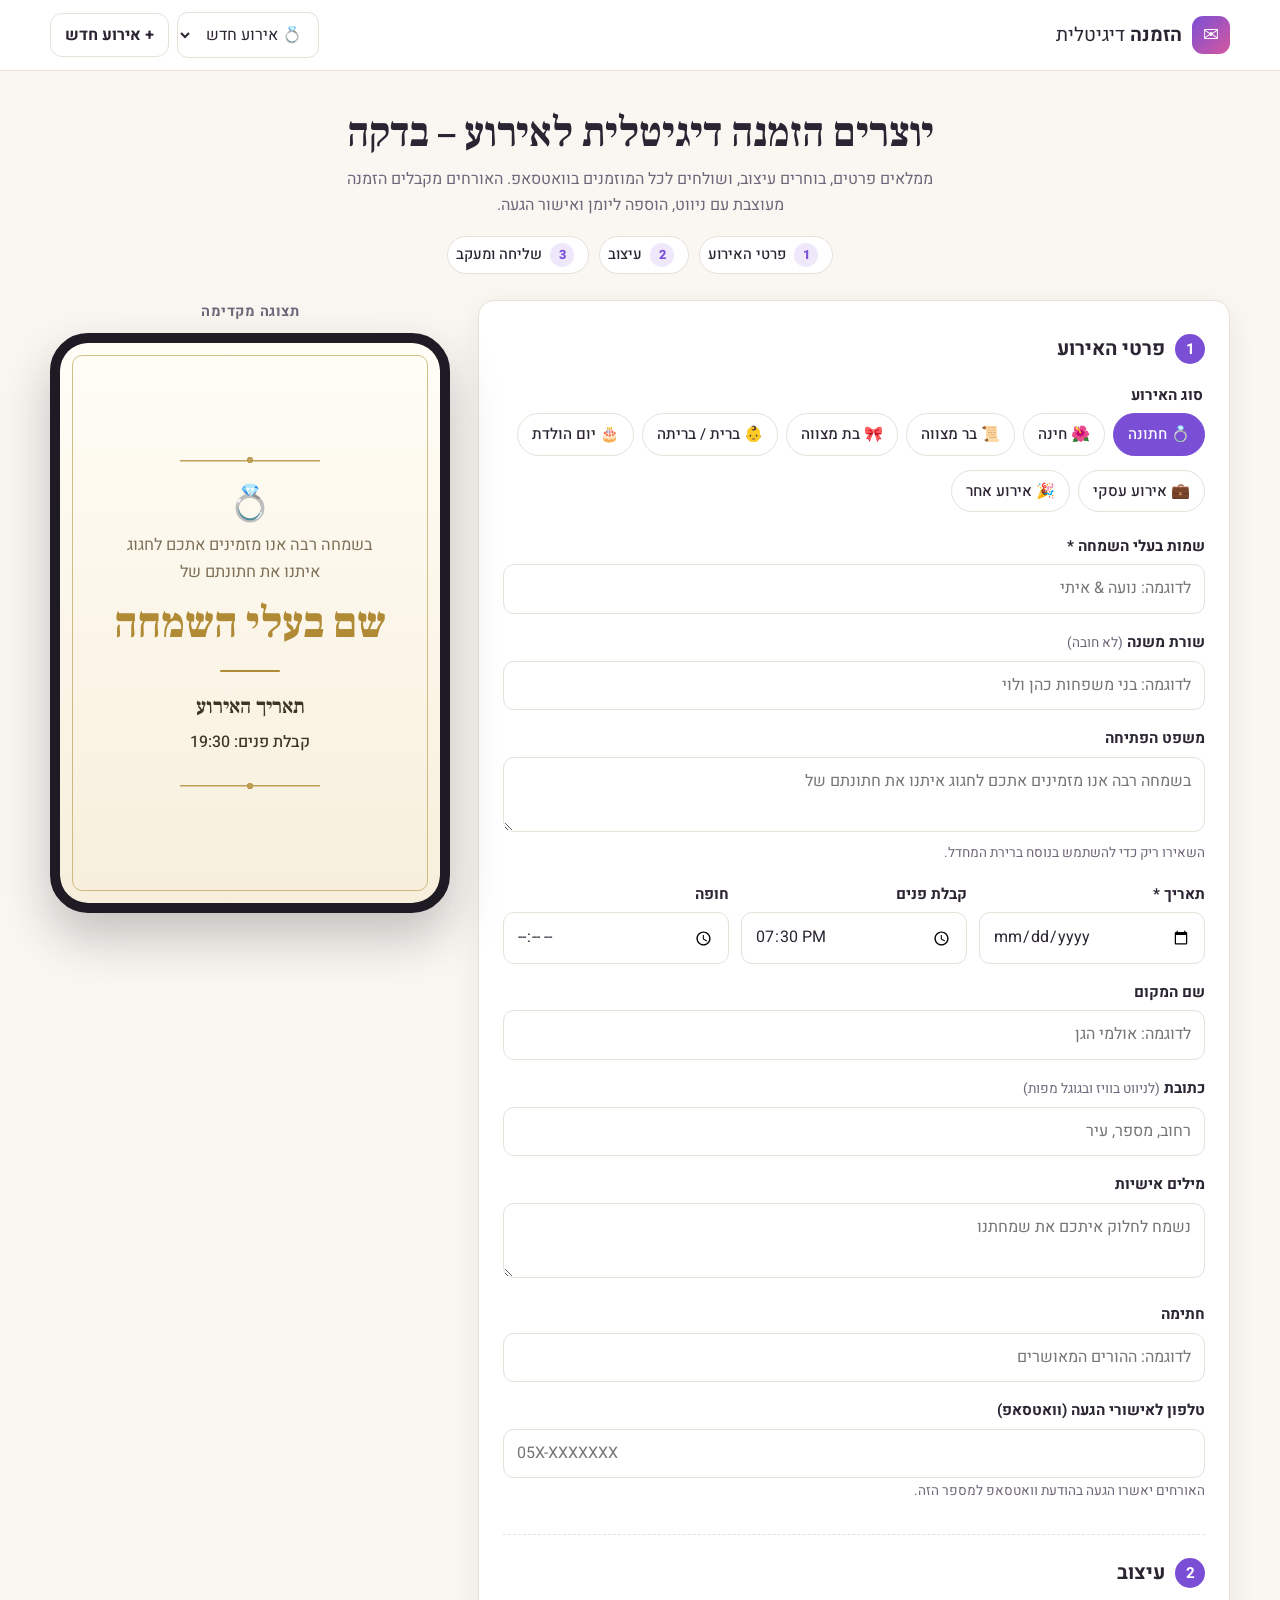
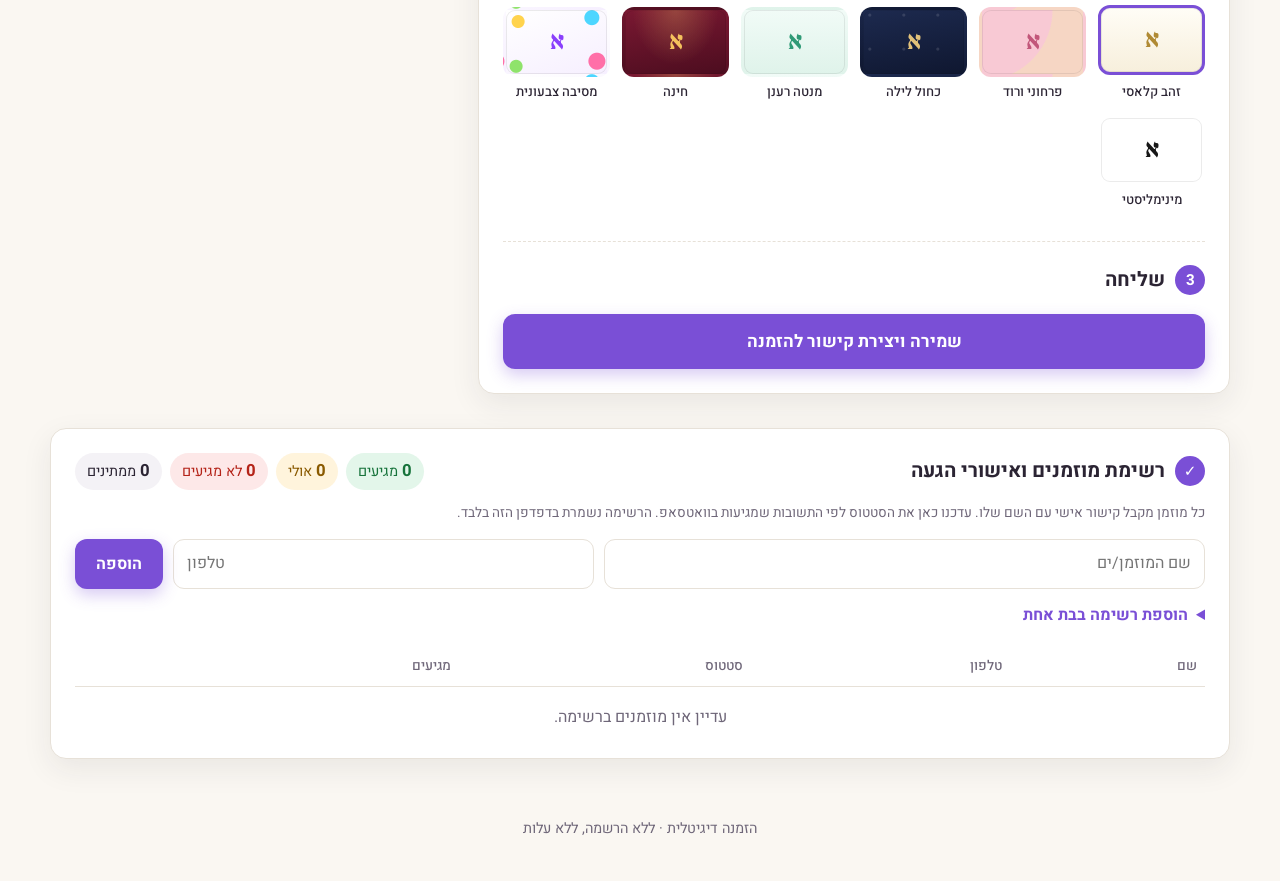
==== invitations/index.html @ 88a84719 "Add digital event invitations app Static Hebrew app under invitations/: invitation editor with live " ====
<!DOCTYPE html>
<html lang="he" dir="rtl">
<head>
  <meta charset="UTF-8">
  <meta name="viewport" content="width=device-width, initial-scale=1.0, viewport-fit=cover">
  <title>הזמנה דיגיטלית | יוצרים הזמנה לאירוע בדקה</title>
  <meta name="description" content="יוצרים הזמנה דיגיטלית מעוצבת לחתונה, בר/בת מצווה, ברית, יום הולדת ואירוע עסקי – שולחים בוואטסאפ ומקבלים אישורי הגעה.">
  <link rel="preconnect" href="https://fonts.googleapis.com">
  <link rel="preconnect" href="https://fonts.gstatic.com" crossorigin>
  <link href="https://fonts.googleapis.com/css2?family=Frank+Ruhl+Libre:wght@500;700;900&family=Heebo:wght@400;500;700;800&display=swap" rel="stylesheet">
  <link rel="stylesheet" href="app.css">
</head>
<body class="editor-page">

  <header class="app-header">
    <div class="container header-inner">
      <a href="index.html" class="brand">
        <span class="brand-mark" aria-hidden="true">✉</span>
        <span><strong>הזמנה</strong> דיגיטלית</span>
      </a>
      <div class="my-events">
        <label for="event-select" class="sr-only">האירועים שלי</label>
        <select id="event-select"></select>
        <button type="button" class="btn btn-ghost" id="new-event">+ אירוע חדש</button>
      </div>
    </div>
  </header>

  <main class="container">
    <section class="intro">
      <h1>יוצרים הזמנה דיגיטלית לאירוע – בדקה</h1>
      <p>ממלאים פרטים, בוחרים עיצוב, ושולחים לכל המוזמנים בוואטסאפ. האורחים מקבלים הזמנה מעוצבת עם ניווט, הוספה ליומן ואישור הגעה.</p>
      <ol class="steps">
        <li><span>1</span>פרטי האירוע</li>
        <li><span>2</span>עיצוב</li>
        <li><span>3</span>שליחה ומעקב</li>
      </ol>
    </section>

    <div class="editor-layout">
      <form id="invite-form" class="panel" autocomplete="off">
        <h2 class="panel-title"><span class="num">1</span>פרטי האירוע</h2>

        <fieldset class="field">
          <legend>סוג האירוע</legend>
          <div class="chips" id="type-chips"></div>
        </fieldset>

        <div class="field">
          <label for="f-n">שמות בעלי השמחה *</label>
          <input id="f-n" name="n" required placeholder="לדוגמה: נועה & איתי">
        </div>

        <div class="field">
          <label for="f-s">שורת משנה <small>(לא חובה)</small></label>
          <input id="f-s" name="s" placeholder="לדוגמה: בני משפחות כהן ולוי">
        </div>

        <div class="field">
          <label for="f-h">משפט הפתיחה</label>
          <textarea id="f-h" name="h" rows="2"></textarea>
          <small class="hint">השאירו ריק כדי להשתמש בנוסח ברירת המחדל.</small>
        </div>

        <div class="field-row">
          <div class="field">
            <label for="f-d">תאריך *</label>
            <input id="f-d" name="d" type="date" required>
          </div>
          <div class="field">
            <label for="f-tm">קבלת פנים</label>
            <input id="f-tm" name="tm" type="time" value="19:30">
          </div>
          <div class="field">
            <label for="f-ct" id="ct-label">חופה</label>
            <input id="f-ct" name="ct" type="time">
          </div>
        </div>

        <div class="field">
          <label for="f-v">שם המקום</label>
          <input id="f-v" name="v" placeholder="לדוגמה: אולמי הגן">
        </div>

        <div class="field">
          <label for="f-a">כתובת <small>(לניווט בוויז ובגוגל מפות)</small></label>
          <input id="f-a" name="a" placeholder="רחוב, מספר, עיר">
        </div>

        <div class="field">
          <label for="f-m">מילים אישיות</label>
          <textarea id="f-m" name="m" rows="2" placeholder="נשמח לחלוק איתכם את שמחתנו"></textarea>
        </div>

        <div class="field">
          <label for="f-f">חתימה</label>
          <input id="f-f" name="f" placeholder="לדוגמה: ההורים המאושרים">
        </div>

        <div class="field">
          <label for="f-p">טלפון לאישורי הגעה (וואטסאפ)</label>
          <input id="f-p" name="p" type="tel" inputmode="tel" placeholder="05X-XXXXXXX">
          <small class="hint">האורחים יאשרו הגעה בהודעת וואטסאפ למספר הזה.</small>
        </div>

        <h2 class="panel-title"><span class="num">2</span>עיצוב</h2>
        <div class="themes" id="theme-picker" role="radiogroup" aria-label="עיצוב ההזמנה"></div>

        <h2 class="panel-title"><span class="num">3</span>שליחה</h2>
        <button type="submit" class="btn btn-primary btn-block">שמירה ויצירת קישור להזמנה</button>

        <div class="share-box" id="share-box" hidden>
          <label for="share-link">הקישור להזמנה:</label>
          <div class="copy-row">
            <input id="share-link" readonly dir="ltr">
            <button type="button" class="btn btn-ghost" id="copy-link">העתקה</button>
          </div>
          <div class="share-actions">
            <a class="btn btn-whatsapp" id="share-wa" target="_blank" rel="noopener">שליחה בוואטסאפ</a>
            <a class="btn btn-ghost" id="open-invite" target="_blank" rel="noopener">צפייה כאורח</a>
          </div>
        </div>
      </form>

      <aside class="preview-wrap">
        <div class="preview-sticky">
          <p class="preview-label">תצוגה מקדימה</p>
          <div class="phone-frame">
            <div id="preview" class="invite-card"></div>
          </div>
        </div>
      </aside>
    </div>

    <section class="panel guests-panel" id="guests">
      <div class="guests-head">
        <h2 class="panel-title"><span class="num">✓</span>רשימת מוזמנים ואישורי הגעה</h2>
        <div class="stats" id="stats"></div>
      </div>
      <p class="hint">כל מוזמן מקבל קישור אישי עם השם שלו. עדכנו כאן את הסטטוס לפי התשובות שמגיעות בוואטסאפ. הרשימה נשמרת בדפדפן הזה בלבד.</p>

      <form id="guest-form" class="guest-form" autocomplete="off">
        <input name="name" required placeholder="שם המוזמן/ים" aria-label="שם המוזמן">
        <input name="phone" type="tel" inputmode="tel" placeholder="טלפון" aria-label="טלפון">
        <button type="submit" class="btn btn-primary">הוספה</button>
      </form>

      <details class="bulk">
        <summary>הוספת רשימה בבת אחת</summary>
        <textarea id="bulk-input" rows="4" placeholder="שורה לכל מוזמן: שם, טלפון&#10;משפחת כהן, 0501234567&#10;דני לוי, 0529876543"></textarea>
        <button type="button" class="btn btn-ghost" id="bulk-add">הוספת כולם</button>
      </details>

      <div class="table-wrap">
        <table class="guest-table">
          <thead>
            <tr><th>שם</th><th>טלפון</th><th>סטטוס</th><th>מגיעים</th><th></th></tr>
          </thead>
          <tbody id="guest-rows"></tbody>
        </table>
        <p class="empty" id="guests-empty">עדיין אין מוזמנים ברשימה.</p>
      </div>
    </section>
  </main>

  <footer class="app-footer">
    <div class="container">הזמנה דיגיטלית · ללא הרשמה, ללא עלות</div>
  </footer>

  <div class="toast" id="toast" role="status" aria-live="polite"></div>

  <script src="common.js"></script>
  <script src="editor.js"></script>
</body>
</html>
---- invitations/app.css ----
/* ===== הזמנה דיגיטלית ===== */
:root {
  --bg: #faf7f2;
  --surface: #ffffff;
  --text: #2b2433;
  --muted: #6f6779;
  --border: #e7e1d8;
  --primary: #7a4fd6;
  --primary-dark: #5d36b5;
  --whatsapp: #1fa855;
  --radius: 16px;
  --shadow: 0 10px 30px rgba(43, 36, 51, .08);
  --serif: 'Frank Ruhl Libre', serif;
}

* { box-sizing: border-box; }
[hidden] { display: none !important; }
html { -webkit-text-size-adjust: 100%; }
body {
  margin: 0;
  font-family: 'Heebo', system-ui, sans-serif;
  background: var(--bg);
  color: var(--text);
  line-height: 1.6;
}
a { color: inherit; }
.container { width: min(1180px, 100% - 32px); margin-inline: auto; }
.sr-only { position: absolute; width: 1px; height: 1px; overflow: hidden; clip: rect(0 0 0 0); }

/* ===== כפתורים ושדות ===== */
.btn {
  display: inline-flex; align-items: center; justify-content: center; gap: 6px;
  padding: 11px 20px; border-radius: 12px; border: 1px solid transparent;
  font: 700 1rem 'Heebo', sans-serif; cursor: pointer; text-decoration: none;
  transition: transform .15s, background .15s, box-shadow .15s;
}
.btn:active { transform: scale(.97); }
.btn-primary { background: var(--primary); color: #fff; box-shadow: 0 6px 16px rgba(122, 79, 214, .3); }
.btn-primary:hover { background: var(--primary-dark); }
.btn-ghost { background: var(--surface); border-color: var(--border); color: var(--text); }
.btn-ghost:hover { border-color: var(--primary); color: var(--primary); }
.btn-whatsapp { background: var(--whatsapp); color: #fff; }
.btn-whatsapp:hover { filter: brightness(1.06); }
.btn-block { width: 100%; padding: 14px; font-size: 1.08rem; }
.btn-sm { padding: 6px 12px; font-size: .88rem; border-radius: 9px; }
.btn-icon { border: 0; background: none; color: var(--muted); font-size: 1rem; cursor: pointer; padding: 6px; border-radius: 8px; }
.btn-icon:hover { background: #fde8e8; color: #c62828; }

input, textarea, select {
  width: 100%; padding: 11px 13px; border: 1px solid var(--border); border-radius: 11px;
  font: inherit; color: var(--text); background: #fff;
}
input:focus, textarea:focus, select:focus { outline: 2px solid rgba(122, 79, 214, .35); border-color: var(--primary); }
textarea { resize: vertical; }

.field { margin: 0 0 16px; border: 0; padding: 0; min-width: 0; }
.field label, .field legend { display: block; font-weight: 700; margin-bottom: 6px; font-size: .95rem; }
.field small, .hint { color: var(--muted); font-weight: 400; font-size: .85rem; }
.field-row { display: grid; grid-template-columns: repeat(3, 1fr); gap: 12px; }

.panel { background: var(--surface); border: 1px solid var(--border); border-radius: var(--radius); padding: 24px; box-shadow: var(--shadow); }
.panel-title { display: flex; align-items: center; gap: 10px; font-size: 1.25rem; margin: 8px 0 18px; }
.panel-title .num {
  display: grid; place-items: center; width: 30px; height: 30px; border-radius: 50%;
  background: var(--primary); color: #fff; font-size: .95rem; flex-shrink: 0;
}
form .panel-title:not(:first-child) { margin-top: 30px; padding-top: 22px; border-top: 1px dashed var(--border); }

/* ===== כותרת ===== */
.app-header { background: var(--surface); border-bottom: 1px solid var(--border); position: sticky; top: 0; z-index: 20; }
.header-inner { display: flex; align-items: center; justify-content: space-between; gap: 12px; padding: 12px 0; }
.brand { display: flex; align-items: center; gap: 10px; text-decoration: none; font-size: 1.2rem; }
.brand-mark { display: grid; place-items: center; width: 38px; height: 38px; border-radius: 11px; background: linear-gradient(135deg, var(--primary), #d6589f); color: #fff; font-size: 1.2rem; }
.my-events { display: flex; gap: 8px; align-items: center; }
.my-events select { width: auto; max-width: 220px; padding: 9px 12px; }
.my-events .btn { white-space: nowrap; padding: 9px 14px; }

.intro { text-align: center; padding: 36px 0 26px; }
.intro h1 { font-family: var(--serif); font-size: clamp(1.7rem, 4.5vw, 2.6rem); margin: 0 0 8px; line-height: 1.25; }
.intro p { color: var(--muted); max-width: 640px; margin: 0 auto 18px; }
.steps { list-style: none; display: flex; justify-content: center; gap: 10px; flex-wrap: wrap; padding: 0; margin: 0; }
.steps li { display: flex; align-items: center; gap: 8px; background: var(--surface); border: 1px solid var(--border); padding: 6px 14px 6px 8px; border-radius: 99px; font-weight: 500; font-size: .92rem; }
.steps span { display: grid; place-items: center; width: 24px; height: 24px; border-radius: 50%; background: #efe8fb; color: var(--primary); font-weight: 800; font-size: .8rem; }

/* ===== פריסת העורך ===== */
.editor-layout { display: grid; grid-template-columns: minmax(0, 1fr) 400px; gap: 28px; align-items: start; }
.preview-sticky { position: sticky; top: 84px; }
.preview-label { text-align: center; font-weight: 700; color: var(--muted); margin: 0 0 10px; font-size: .9rem; letter-spacing: .5px; }
.phone-frame {
  border: 10px solid #1f1b24; border-radius: 38px; background: #1f1b24; overflow: hidden;
  box-shadow: 0 24px 50px rgba(31, 27, 36, .25);
}
.phone-frame .invite-card { border-radius: 26px; margin: 0; max-height: 72vh; overflow-y: auto; }

/* סוגי אירוע */
.chips { display: flex; flex-wrap: wrap; gap: 8px; }
.chip, .theme-option, .rsvp-choice label { position: relative; }
.chip input, .theme-option input, .rsvp-choice input { inset: 0; width: 100%; height: 100%; margin: 0; }
.chip input { position: absolute; opacity: 0; pointer-events: none; }
.chip span {
  display: inline-block; padding: 8px 14px; border: 1px solid var(--border); border-radius: 99px;
  cursor: pointer; font-weight: 500; background: #fff; transition: all .15s;
}
.chip input:checked + span { background: var(--primary); border-color: var(--primary); color: #fff; }
.chip input:focus-visible + span { outline: 2px solid var(--primary); outline-offset: 2px; }

/* בחירת עיצוב */
.themes { display: grid; grid-template-columns: repeat(auto-fill, minmax(96px, 1fr)); gap: 12px; }
.theme-option { cursor: pointer; text-align: center; }
.theme-option input { position: absolute; opacity: 0; pointer-events: none; }
.swatch { display: block; height: 70px; border-radius: 12px; border: 3px solid transparent; box-shadow: inset 0 0 0 1px rgba(0,0,0,.08); transition: border-color .15s, transform .15s; }
.theme-option input:checked + .swatch { border-color: var(--primary); transform: translateY(-2px); }
.theme-option input:focus-visible + .swatch { outline: 2px solid var(--primary); outline-offset: 2px; }
.theme-name { display: block; font-size: .82rem; margin-top: 5px; font-weight: 500; }

/* שיתוף */
.share-box { margin-top: 18px; padding: 18px; border-radius: 14px; background: #f3effc; border: 1px solid #ddd0f7; }
.share-box label { font-weight: 700; display: block; margin-bottom: 6px; }
.copy-row { display: flex; gap: 8px; }
.copy-row input { font-size: .85rem; }
.share-actions { display: flex; gap: 10px; margin-top: 12px; flex-wrap: wrap; }
.share-actions .btn { flex: 1; }

/* ===== רשימת מוזמנים ===== */
.guests-panel { margin: 34px 0; }
.guests-head { display: flex; justify-content: space-between; align-items: center; flex-wrap: wrap; gap: 10px; }
.guests-head .panel-title { margin: 0; }
.stats { display: flex; gap: 8px; flex-wrap: wrap; }
.stat { background: #f4f2f6; padding: 5px 12px; border-radius: 99px; font-size: .9rem; }
.stat b { font-size: 1.05rem; }
.stat-yes { background: #e3f6ea; color: #17733b; }
.stat-maybe { background: #fff4dc; color: #8a5a00; }
.stat-no { background: #fde8e8; color: #b42318; }

.guest-form { display: grid; grid-template-columns: 2fr 1.4fr auto; gap: 10px; margin: 14px 0 10px; }
.bulk { margin-bottom: 16px; }
.bulk summary { cursor: pointer; color: var(--primary); font-weight: 700; padding: 4px 0; }
.bulk textarea { margin: 8px 0; }

.table-wrap { overflow-x: auto; }
.guest-table { width: 100%; border-collapse: collapse; }
.guest-table th { text-align: right; font-size: .85rem; color: var(--muted); font-weight: 500; padding: 8px; border-bottom: 1px solid var(--border); }
.guest-table td { padding: 8px; border-bottom: 1px solid var(--border); vertical-align: middle; }
.guest-table td[dir="ltr"] { text-align: right; }
.guest-table select { padding: 6px 8px; width: auto; }
.guest-table input[type="number"] { width: 70px; padding: 6px 8px; }
.guest-table tr.status-yes td:first-child { border-right: 4px solid #2bb361; }
.guest-table tr.status-maybe td:first-child { border-right: 4px solid #f0a500; }
.guest-table tr.status-no td:first-child { border-right: 4px solid #d93a3a; }
.row-actions { white-space: nowrap; text-align: left; }
.empty { text-align: center; color: var(--muted); padding: 18px 0 4px; margin: 0; }

.app-footer { text-align: center; color: var(--muted); padding: 24px 0 40px; font-size: .9rem; }

.toast {
  position: fixed; bottom: 24px; left: 50%; transform: translate(-50%, 30px); opacity: 0;
  background: #1f1b24; color: #fff; padding: 12px 20px; border-radius: 12px; font-weight: 500;
  transition: all .25s; pointer-events: none; z-index: 50;
}
.toast.show { opacity: 1; transform: translate(-50%, 0); }

/* ===== כרטיס ההזמנה ===== */
.invite-card {
  --c-bg: #fffdf7; --c-text: #3d3426; --c-accent: #b8913a; --c-soft: #8a7a5e;
  position: relative; text-align: center; padding: 46px 30px; min-height: 560px;
  background: var(--c-bg); color: var(--c-text);
  display: flex; flex-direction: column; align-items: center; justify-content: center;
  border-radius: var(--radius);
}
.invite-card::before {
  content: ''; position: absolute; inset: 12px; border: 1.5px solid var(--c-accent); border-radius: 10px; opacity: .55; pointer-events: none;
}
.card-ornament { width: 140px; height: 18px; background:
  radial-gradient(circle, var(--c-accent) 3px, transparent 3.5px) center / 18px 18px no-repeat,
  linear-gradient(var(--c-accent), var(--c-accent)) center / 100% 1.5px no-repeat; opacity: .8; }
.card-ornament.top { margin-bottom: 18px; }
.card-ornament.bottom { margin-top: 22px; }
.card-guest { font-weight: 700; color: var(--c-accent); margin: 0 0 6px; font-size: 1.05rem; }
.card-icon { font-size: 2.2rem; line-height: 1; margin-bottom: 10px; }
.card-headline { margin: 0 0 10px; font-size: 1.02rem; color: var(--c-soft); max-width: 30ch; }
.card-names { font-family: var(--serif); font-weight: 900; font-size: clamp(2rem, 7vw, 2.7rem); line-height: 1.15; margin: 4px 0; color: var(--c-accent); overflow-wrap: anywhere; }
.card-sub { margin: 4px 0 0; color: var(--c-soft); }
.card-divider { width: 100%; display: flex; justify-content: center; margin: 18px 0; }
.card-divider span { width: 60px; height: 2px; background: var(--c-accent); border-radius: 2px; }
.card-date { font-family: var(--serif); font-size: 1.3rem; font-weight: 700; margin: 0; }
.card-times { margin: 6px 0 0; font-weight: 500; }
.card-venue { margin: 14px 0 0; font-weight: 800; font-size: 1.12rem; }
.card-address { margin: 2px 0 0; color: var(--c-soft); }
.card-message { margin: 18px 0 0; font-style: italic; max-width: 32ch; white-space: pre-line; }
.card-family { margin: 14px 0 0; font-family: var(--serif); font-weight: 700; color: var(--c-accent); font-size: 1.1rem; }

/* עיצובים */
.theme-gold    { --c-bg: linear-gradient(180deg, #fffdf6, #f7efdc); --c-text: #3d3426; --c-accent: #b08a34; --c-soft: #7f7058; }
.theme-floral  { --c-bg: radial-gradient(circle at 0 0, #f8c9d4 0 70px, transparent 71px), radial-gradient(circle at 100% 100%, #f6d6c4 0 90px, transparent 91px), #fff6f7; --c-text: #4a2f37; --c-accent: #c2577a; --c-soft: #8c6670; }
.theme-night   { --c-bg: radial-gradient(circle at 20% 15%, rgba(255,255,255,.12) 1px, transparent 2px) 0 0 / 34px 34px, linear-gradient(170deg, #1d2a4f, #0f1730); --c-text: #eef0f8; --c-accent: #e2c27a; --c-soft: #b8bfd6; }
.theme-fresh   { --c-bg: linear-gradient(180deg, #f1fbf7, #dff3ea); --c-text: #23463a; --c-accent: #2f9a76; --c-soft: #5d8576; }
.theme-henna   { --c-bg: radial-gradient(ellipse at 50% 0, #ffcf6b40, transparent 60%), linear-gradient(170deg, #7a1832, #4c0d1f); --c-text: #fff2e2; --c-accent: #f4c15d; --c-soft: #f3d1b5; }
.theme-party   { --c-bg: radial-gradient(circle at 12% 18%, #ffd34d 0 6px, transparent 7px), radial-gradient(circle at 85% 12%, #4dd6ff 0 7px, transparent 8px), radial-gradient(circle at 90% 80%, #ff6fa8 0 8px, transparent 9px), radial-gradient(circle at 10% 88%, #8fe36b 0 6px, transparent 7px), linear-gradient(160deg, #fff, #f6efff); --c-text: #2d2142; --c-accent: #8a3ffc; --c-soft: #6b5f80; }
.theme-minimal { --c-bg: #ffffff; --c-text: #161616; --c-accent: #161616; --c-soft: #6b6b6b; }
.invite-card[class*="theme-"] { background: var(--c-bg); }
.theme-minimal::before { border-width: 1px; opacity: .2; }
.theme-minimal .card-names { font-family: 'Heebo', sans-serif; font-weight: 800; letter-spacing: -.5px; }
.swatch { background: var(--c-bg); position: relative; }
.swatch::after { content: 'א'; position: absolute; inset: 0; display: grid; place-items: center; font: 900 1.6rem var(--serif); color: var(--c-accent); }

/* ===== עמוד האורח ===== */
.guest-page { min-height: 100vh; background: #efe9df; }
.guest-page.theme-night-page { background: #0b1124; }
.guest-page.theme-henna-page { background: #3a0917; }
.guest-page.theme-floral-page { background: #fbe9ec; }
.guest-page.theme-fresh-page { background: #e2f2eb; }
.guest-page.theme-party-page { background: #efe6ff; }
.guest-page.theme-minimal-page { background: #f2f2f2; }

.guest-main { width: min(520px, 100% - 32px); margin: 0 auto; padding: 24px 0 40px; animation: rise .7s ease both; }
.guest-main .invite-card { box-shadow: 0 20px 50px rgba(0,0,0,.18); }

.countdown { display: flex; justify-content: center; gap: 10px; margin: 20px 0; }
.cd-unit { background: var(--surface); border-radius: 14px; padding: 10px 6px; min-width: 70px; text-align: center; box-shadow: var(--shadow); }
.cd-unit b { display: block; font: 900 1.6rem var(--serif); color: var(--primary); line-height: 1.2; }
.cd-unit span { font-size: .8rem; color: var(--muted); }
.countdown-done { background: var(--surface); padding: 12px 20px; border-radius: 14px; font-weight: 700; margin: 0; }

.guest-actions { display: grid; grid-template-columns: repeat(2, 1fr); gap: 10px; margin-bottom: 20px; }
.action {
  display: flex; align-items: center; justify-content: center; gap: 8px; padding: 13px;
  background: var(--surface); border: 1px solid var(--border); border-radius: 14px;
  font: 700 .98rem 'Heebo', sans-serif; text-decoration: none; color: var(--text); cursor: pointer;
}
.action:hover { border-color: var(--primary); color: var(--primary); }
.action span { font-size: 1.2rem; }

.rsvp h2 { font-family: var(--serif); text-align: center; margin: 0 0 16px; font-size: 1.6rem; }
.rsvp-choice { display: grid; gap: 8px; margin-bottom: 16px; }
.rsvp-choice input { position: absolute; opacity: 0; pointer-events: none; }
.rsvp-choice span { display: block; padding: 12px 14px; border: 1.5px solid var(--border); border-radius: 12px; cursor: pointer; font-weight: 700; transition: all .15s; }
.rsvp-choice input:checked + span { border-color: var(--primary); background: #f3effc; color: var(--primary-dark); }
.rsvp-choice input:focus-visible + span { outline: 2px solid var(--primary); outline-offset: 2px; }
.stepper { display: flex; align-items: center; gap: 8px; max-width: 200px; }
.stepper button { width: 44px; height: 44px; border-radius: 12px; border: 1px solid var(--border); background: #fff; font-size: 1.3rem; cursor: pointer; flex-shrink: 0; }
.stepper input { text-align: center; font-weight: 800; font-size: 1.1rem; }

.made-with { text-align: center; margin-top: 24px; font-size: .9rem; }
.theme-night-page .made-with a, .theme-henna-page .made-with a { color: #e8e2f3; }
.invalid { text-align: center; margin-top: 60px; }

/* מעטפה */
.envelope-screen {
  position: fixed; inset: 0; z-index: 30; display: grid; place-items: center; padding: 16px;
  background: radial-gradient(circle at 50% 30%, #fff 0, #efe6d6 70%);
  transition: opacity .8s ease;
}
.envelope {
  position: relative; width: min(360px, 100%); aspect-ratio: 1.45; border: 0; cursor: pointer;
  background: linear-gradient(160deg, #f6eedd, #e6d6b8); border-radius: 14px;
  box-shadow: 0 30px 60px rgba(80, 60, 30, .25); font-family: 'Heebo', sans-serif; color: #5b4930;
  display: flex; flex-direction: column; align-items: center; justify-content: flex-end; padding-bottom: 22px;
  animation: float 3s ease-in-out infinite;
}
.env-flap {
  position: absolute; top: 0; left: 0; right: 0; height: 58%;
  background: linear-gradient(180deg, #ecdcbc, #dcc69d);
  clip-path: polygon(0 0, 100% 0, 50% 100%); transform-origin: top; transition: transform .7s ease;
  border-radius: 14px 14px 0 0;
}
.env-seal {
  position: absolute; top: 46%; left: 50%; transform: translate(-50%, -50%);
  width: 58px; height: 58px; border-radius: 50%; display: grid; place-items: center;
  background: radial-gradient(circle at 35% 35%, #d9534f, #9e1f1b); color: #fff; font-size: 1.5rem;
  box-shadow: 0 4px 10px rgba(0,0,0,.25); transition: opacity .3s;
}
.env-to { font: 700 1.35rem var(--serif); }
.env-hint { font-size: .88rem; opacity: .75; }
.envelope-screen.opening { opacity: 0; pointer-events: none; }
.envelope-screen.opening .env-flap { transform: rotateX(180deg); }
.envelope-screen.opening .env-seal { opacity: 0; }

@keyframes float { 50% { transform: translateY(-8px); } }
@keyframes rise { from { opacity: 0; transform: translateY(24px); } }
@media (prefers-reduced-motion: reduce) {
  .envelope, .guest-main { animation: none; }
}

/* ===== מובייל ===== */
@media (max-width: 920px) {
  .editor-layout { grid-template-columns: 1fr; }
  .preview-wrap { order: -1; }
  .preview-sticky { position: static; }
  .phone-frame { max-width: 380px; margin: 0 auto; }
  .phone-frame .invite-card { max-height: none; }
}
@media (max-width: 600px) {
  .panel { padding: 18px; }
  .brand span:last-child { display: none; }
  .my-events select { max-width: 150px; }
  .field-row { grid-template-columns: 1fr 1fr; }
  .field-row .field:first-child { grid-column: 1 / -1; }
  .guest-form { grid-template-columns: 1fr 1fr; }
  .guest-form .btn { grid-column: 1 / -1; }
  .invite-card { padding: 40px 22px; min-height: 500px; }
  .cd-unit { min-width: 62px; }

  /* טבלה -> כרטיסים */
  .guest-table thead { display: none; }
  .guest-table, .guest-table tbody, .guest-table tr, .guest-table td { display: block; width: 100%; }
  .guest-table tr { border: 1px solid var(--border); border-radius: 12px; padding: 8px 12px; margin-bottom: 10px; }
  .guest-table td { border: 0; padding: 4px 0; display: flex; justify-content: space-between; align-items: center; gap: 10px; }
  .guest-table td::before { content: attr(data-label); color: var(--muted); font-size: .85rem; }
  .guest-table td.row-actions::before { content: none; }
  .guest-table tr.status-yes { border-right: 4px solid #2bb361; }
  .guest-table tr.status-maybe { border-right: 4px solid #f0a500; }
  .guest-table tr.status-no { border-right: 4px solid #d93a3a; }
  .guest-table tr td:first-child { border-right: 0; font-weight: 700; }
}
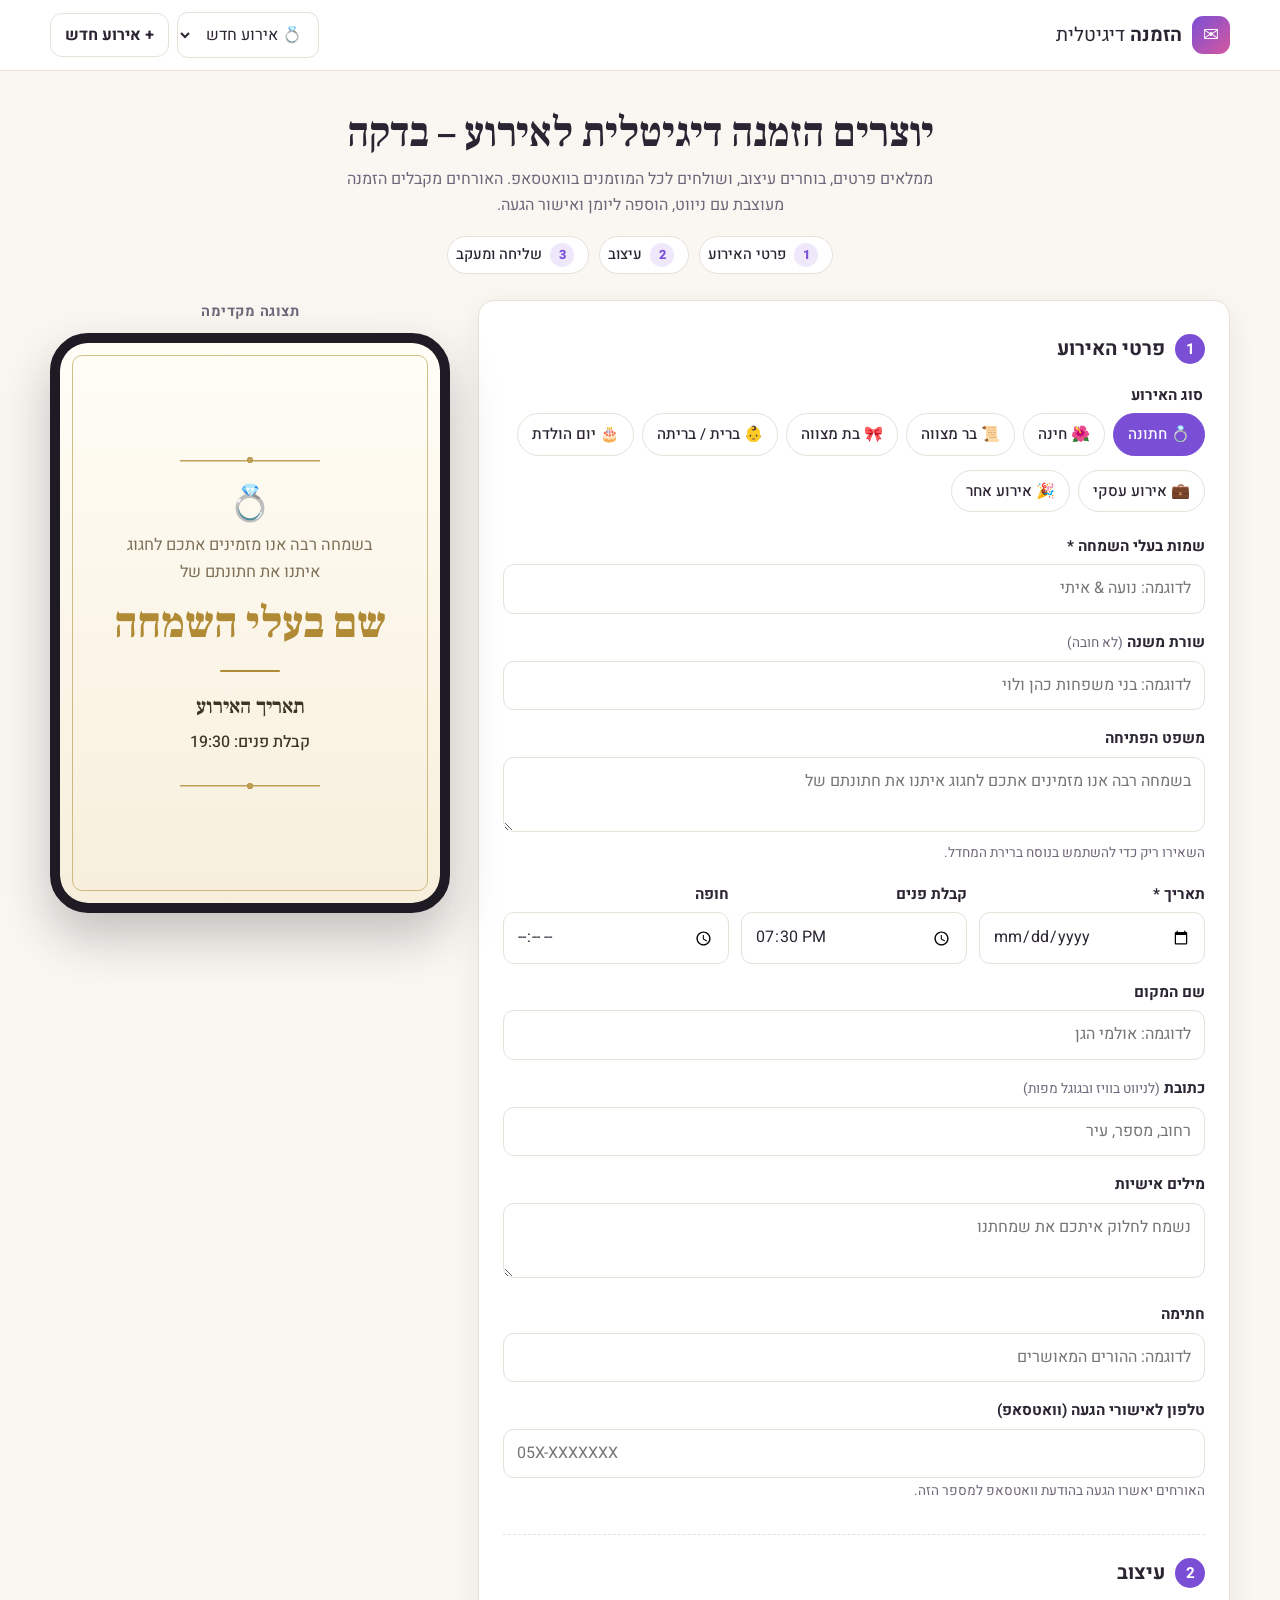
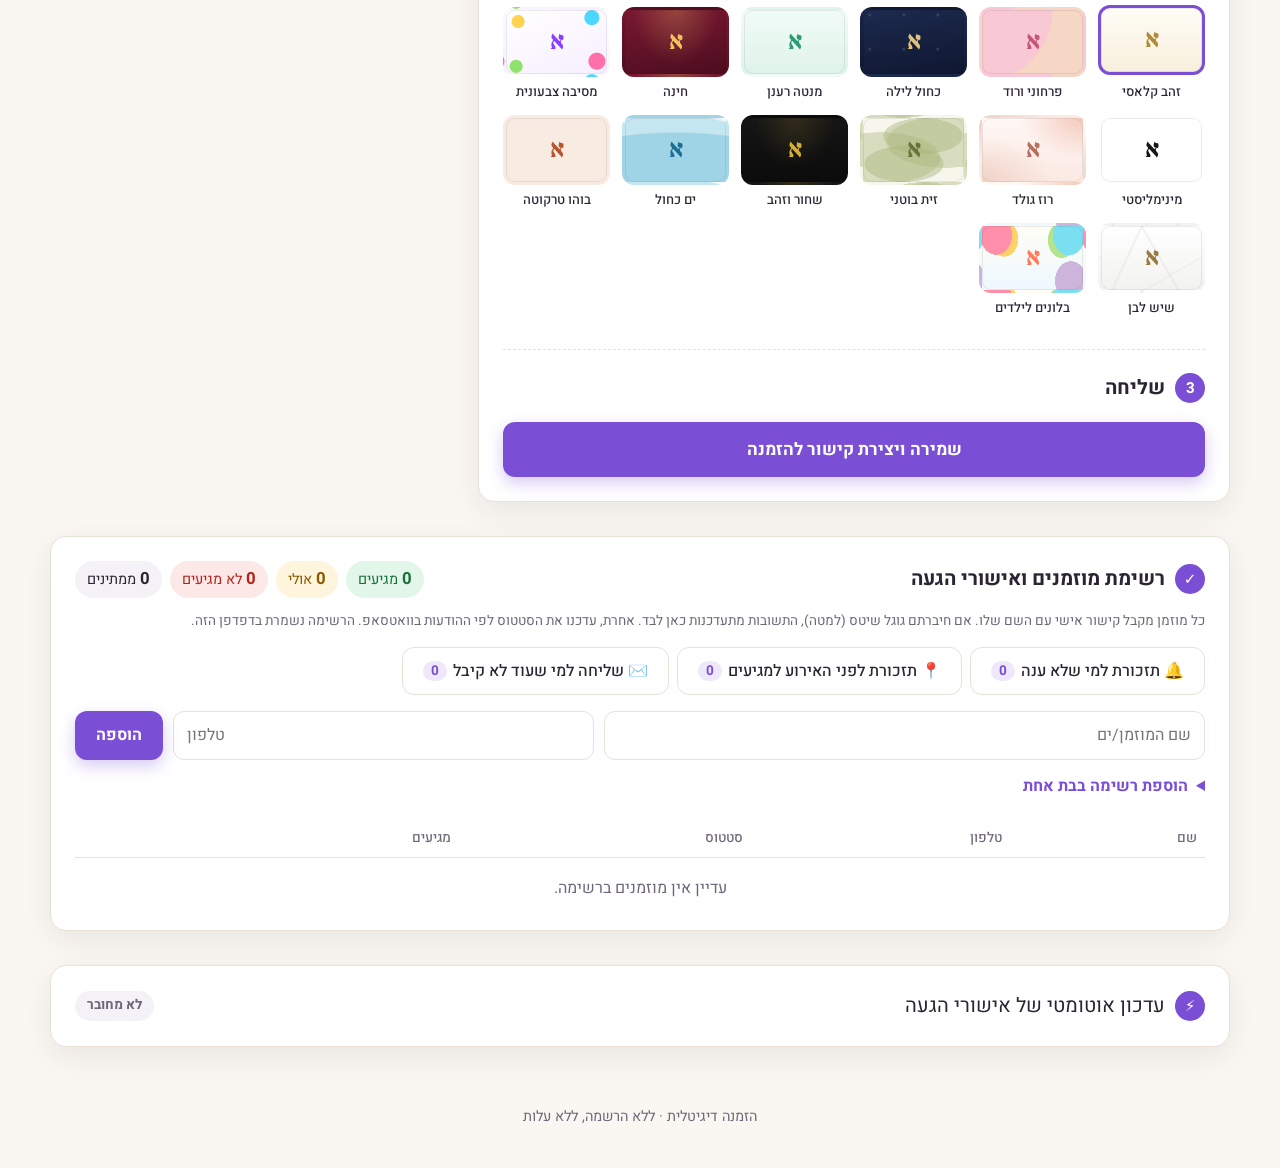
==== commit a0173710: "Add reminders, 7 new designs and automatic RSVP sync - Reminders: guided WhatsApp queue for unsent i" ====
--- a/invitations/index.html
+++ b/invitations/index.html
@@ -137,7 +137,22 @@
         <h2 class="panel-title"><span class="num">✓</span>רשימת מוזמנים ואישורי הגעה</h2>
         <div class="stats" id="stats"></div>
       </div>
-      <p class="hint">כל מוזמן מקבל קישור אישי עם השם שלו. עדכנו כאן את הסטטוס לפי התשובות שמגיעות בוואטסאפ. הרשימה נשמרת בדפדפן הזה בלבד.</p>
+      <p class="hint">כל מוזמן מקבל קישור אישי עם השם שלו. אם חיברתם גוגל שיטס (למטה), התשובות מתעדכנות כאן לבד. אחרת, עדכנו את הסטטוס לפי ההודעות בוואטסאפ. הרשימה נשמרת בדפדפן הזה.</p>
+
+      <div class="sync-bar" id="sync-bar" hidden>
+        <span class="sync-dot" aria-hidden="true"></span>
+        <span id="sync-status">עדכון אוטומטי פעיל</span>
+        <button type="button" class="btn btn-ghost btn-sm" id="sync-now">רענון עכשיו</button>
+      </div>
+
+      <div class="reminders" id="reminders">
+        <p class="reminder-tip" id="reminder-tip" hidden></p>
+        <div class="reminder-buttons">
+          <button type="button" class="btn btn-ghost" id="remind-pending">🔔 תזכורת למי שלא ענה <b id="pending-count">0</b></button>
+          <button type="button" class="btn btn-ghost" id="remind-coming">📍 תזכורת לפני האירוע למגיעים <b id="coming-count">0</b></button>
+          <button type="button" class="btn btn-ghost" id="invite-unsent">✉️ שליחה למי שעוד לא קיבל <b id="unsent-count">0</b></button>
+        </div>
+      </div>
 
       <form id="guest-form" class="guest-form" autocomplete="off">
         <input name="name" required placeholder="שם המוזמן/ים" aria-label="שם המוזמן">
@@ -161,7 +176,59 @@
         <p class="empty" id="guests-empty">עדיין אין מוזמנים ברשימה.</p>
       </div>
     </section>
+
+    <section class="panel sync-panel">
+      <details id="sync-details">
+        <summary>
+          <span class="panel-title"><span class="num">⚡</span>עדכון אוטומטי של אישורי הגעה</span>
+          <span class="badge" id="sync-badge">לא מחובר</span>
+        </summary>
+        <p>מחברים פעם אחת גיליון גוגל (חינם). אחרי זה, כשאורח מאשר הגעה בהזמנה, התשובה נשמרת בגיליון ומופיעה כאן ברשימה לבד, בלי להעתיק מוואטסאפ. התקנה של כ-5 דקות:</p>
+        <ol class="setup-steps">
+          <li>פתחו גיליון חדש ב-<a href="https://sheets.new" target="_blank" rel="noopener">sheets.new</a>.</li>
+          <li>בתפריט: <b>תוספים ← Apps Script</b>. מחקו את מה שיש שם והדביקו את הקוד:
+            <div class="code-actions">
+              <button type="button" class="btn btn-ghost btn-sm" id="copy-script">העתקת הקוד</button>
+              <a class="btn btn-ghost btn-sm" href="apps-script.gs" target="_blank" rel="noopener">צפייה בקוד</a>
+            </div>
+          </li>
+          <li>בשורה <code>ADMIN_KEY</code> בראש הקוד, החליפו את הטקסט בסיסמה משלכם ושמרו.</li>
+          <li>לחצו <b>פריסה ← פריסה חדשה</b>, בחרו סוג <b>אפליקציית אינטרנט</b>. בשדה "מי יכול לגשת" בחרו <b>כל אחד</b>, ולחצו "פריסה" (ואשרו את ההרשאות).</li>
+          <li>העתיקו את כתובת אפליקציית האינטרנט (מסתיימת ב-<code dir="ltr">/exec</code>) והדביקו כאן יחד עם הסיסמה:</li>
+        </ol>
+        <form id="sync-form" class="sync-form" autocomplete="off">
+          <div class="field">
+            <label for="s-url">כתובת אפליקציית האינטרנט</label>
+            <input id="s-url" name="url" type="url" dir="ltr" placeholder="https://script.google.com/macros/s/.../exec">
+          </div>
+          <div class="field">
+            <label for="s-key">סיסמה (ADMIN_KEY)</label>
+            <input id="s-key" name="key" type="password" dir="ltr">
+          </div>
+          <div class="sync-form-actions">
+            <button type="submit" class="btn btn-primary">שמירה ובדיקת חיבור</button>
+            <button type="button" class="btn btn-ghost" id="sync-disconnect">ניתוק</button>
+          </div>
+        </form>
+        <p class="hint">חשוב: אחרי החיבור, צרו את הקישור מחדש ושלחו אותו (הקישורים הישנים לא יודעים על הגיליון). אם יש מוזמנים ששמם לא ברשימה, הם יתווספו לבד.</p>
+      </details>
+    </section>
   </main>
+
+  <dialog class="remind-dialog" id="remind-dialog">
+    <form method="dialog">
+      <h3 id="remind-title">שליחת תזכורות</h3>
+      <p class="remind-progress" id="remind-progress"></p>
+      <div class="remind-guest" id="remind-guest"></div>
+      <textarea id="remind-text" rows="6" aria-label="נוסח ההודעה"></textarea>
+      <div class="remind-actions">
+        <button type="button" class="btn btn-whatsapp" id="remind-send">שליחה בוואטסאפ</button>
+        <button type="button" class="btn btn-ghost" id="remind-skip">דילוג</button>
+        <button type="submit" class="btn btn-ghost" value="close">סיום</button>
+      </div>
+      <p class="hint">אחרי כל שליחה חזרו לכאן, וההודעה הבאה תהיה מוכנה.</p>
+    </form>
+  </dialog>
 
   <footer class="app-footer">
     <div class="container">הזמנה דיגיטלית · ללא הרשמה, ללא עלות</div>
--- a/invitations/app.css
+++ b/invitations/app.css
@@ -158,6 +158,43 @@
   transition: all .25s; pointer-events: none; z-index: 50;
 }
 .toast.show { opacity: 1; transform: translate(-50%, 0); }
+
+/* תזכורות */
+.reminders { margin: 4px 0 16px; }
+.reminder-tip { background: #fff4dc; border: 1px solid #f3d999; color: #6d4a00; padding: 10px 14px; border-radius: 12px; margin: 0 0 10px; font-weight: 500; }
+.reminder-buttons { display: flex; flex-wrap: wrap; gap: 8px; }
+.reminder-buttons .btn { font-weight: 500; }
+.reminder-buttons b { background: #efe8fb; color: var(--primary); border-radius: 99px; padding: 0 8px; font-size: .85rem; }
+.guest-name { display: block; }
+.guest-meta { display: block; color: var(--muted); font-size: .8rem; line-height: 1.4; }
+.meta-auto { color: #17733b; font-weight: 700; }
+
+.remind-dialog { width: min(480px, 100% - 32px); border: 0; border-radius: var(--radius); padding: 22px; box-shadow: 0 30px 70px rgba(0,0,0,.3); color: var(--text); }
+.remind-dialog::backdrop { background: rgba(31, 27, 36, .5); }
+.remind-dialog h3 { margin: 0; font-size: 1.2rem; }
+.remind-progress { margin: 2px 0 12px; color: var(--muted); font-size: .9rem; }
+.remind-guest { display: flex; justify-content: space-between; gap: 10px; flex-wrap: wrap; background: #f6f3fb; padding: 10px 12px; border-radius: 10px; margin-bottom: 10px; }
+.remind-actions { display: flex; gap: 8px; margin: 12px 0 4px; flex-wrap: wrap; }
+.remind-actions .btn-whatsapp { flex: 1; }
+
+/* עדכון אוטומטי */
+.sync-bar { display: flex; align-items: center; gap: 10px; flex-wrap: wrap; background: #e3f6ea; color: #17733b; border-radius: 12px; padding: 8px 14px; margin: 0 0 12px; font-weight: 500; }
+.sync-bar .btn { margin-inline-start: auto; }
+.sync-dot { width: 9px; height: 9px; border-radius: 50%; background: #2bb361; box-shadow: 0 0 0 4px #2bb36133; }
+.sync-bar.error { background: #fde8e8; color: #b42318; }
+.sync-bar.error .sync-dot { background: #d93a3a; box-shadow: 0 0 0 4px #d93a3a33; }
+.sync-panel { margin-bottom: 34px; }
+.sync-panel summary { display: flex; align-items: center; justify-content: space-between; gap: 10px; cursor: pointer; list-style: none; }
+.sync-panel summary::-webkit-details-marker { display: none; }
+.sync-panel summary .panel-title { margin: 0; }
+.badge { background: #f4f2f6; color: var(--muted); padding: 4px 12px; border-radius: 99px; font-size: .85rem; font-weight: 700; white-space: nowrap; }
+.badge.on { background: #e3f6ea; color: #17733b; }
+.setup-steps { padding-inline-start: 22px; }
+.setup-steps li { margin-bottom: 10px; }
+.setup-steps code { background: #f4f2f6; padding: 1px 6px; border-radius: 6px; font-size: .88em; }
+.code-actions { display: flex; gap: 8px; margin-top: 6px; }
+.sync-form { display: grid; grid-template-columns: 2fr 1fr; gap: 12px; align-items: end; }
+.sync-form-actions { grid-column: 1 / -1; display: flex; gap: 8px; flex-wrap: wrap; }
 
 /* ===== כרטיס ההזמנה ===== */
 .invite-card {
@@ -190,13 +227,22 @@
 .card-family { margin: 14px 0 0; font-family: var(--serif); font-weight: 700; color: var(--c-accent); font-size: 1.1rem; }
 
 /* עיצובים */
-.theme-gold    { --c-bg: linear-gradient(180deg, #fffdf6, #f7efdc); --c-text: #3d3426; --c-accent: #b08a34; --c-soft: #7f7058; }
-.theme-floral  { --c-bg: radial-gradient(circle at 0 0, #f8c9d4 0 70px, transparent 71px), radial-gradient(circle at 100% 100%, #f6d6c4 0 90px, transparent 91px), #fff6f7; --c-text: #4a2f37; --c-accent: #c2577a; --c-soft: #8c6670; }
-.theme-night   { --c-bg: radial-gradient(circle at 20% 15%, rgba(255,255,255,.12) 1px, transparent 2px) 0 0 / 34px 34px, linear-gradient(170deg, #1d2a4f, #0f1730); --c-text: #eef0f8; --c-accent: #e2c27a; --c-soft: #b8bfd6; }
-.theme-fresh   { --c-bg: linear-gradient(180deg, #f1fbf7, #dff3ea); --c-text: #23463a; --c-accent: #2f9a76; --c-soft: #5d8576; }
-.theme-henna   { --c-bg: radial-gradient(ellipse at 50% 0, #ffcf6b40, transparent 60%), linear-gradient(170deg, #7a1832, #4c0d1f); --c-text: #fff2e2; --c-accent: #f4c15d; --c-soft: #f3d1b5; }
-.theme-party   { --c-bg: radial-gradient(circle at 12% 18%, #ffd34d 0 6px, transparent 7px), radial-gradient(circle at 85% 12%, #4dd6ff 0 7px, transparent 8px), radial-gradient(circle at 90% 80%, #ff6fa8 0 8px, transparent 9px), radial-gradient(circle at 10% 88%, #8fe36b 0 6px, transparent 7px), linear-gradient(160deg, #fff, #f6efff); --c-text: #2d2142; --c-accent: #8a3ffc; --c-soft: #6b5f80; }
-.theme-minimal { --c-bg: #ffffff; --c-text: #161616; --c-accent: #161616; --c-soft: #6b6b6b; }
+.theme-gold    { --page: #efe9df; --c-bg: linear-gradient(180deg, #fffdf6, #f7efdc); --c-text: #3d3426; --c-accent: #b08a34; --c-soft: #7f7058; }
+.theme-floral  { --page: #fbe9ec; --c-bg: radial-gradient(circle at 0 0, #f8c9d4 0 70px, transparent 71px), radial-gradient(circle at 100% 100%, #f6d6c4 0 90px, transparent 91px), #fff6f7; --c-text: #4a2f37; --c-accent: #c2577a; --c-soft: #8c6670; }
+.theme-night   { --page: #0b1124; --page-ink: #e8e2f3; --c-bg: radial-gradient(circle at 20% 15%, rgba(255,255,255,.12) 1px, transparent 2px) 0 0 / 34px 34px, linear-gradient(170deg, #1d2a4f, #0f1730); --c-text: #eef0f8; --c-accent: #e2c27a; --c-soft: #b8bfd6; }
+.theme-fresh   { --page: #e2f2eb; --c-bg: linear-gradient(180deg, #f1fbf7, #dff3ea); --c-text: #23463a; --c-accent: #2f9a76; --c-soft: #5d8576; }
+.theme-henna   { --page: #3a0917; --page-ink: #f3d1b5; --c-bg: radial-gradient(ellipse at 50% 0, #ffcf6b40, transparent 60%), linear-gradient(170deg, #7a1832, #4c0d1f); --c-text: #fff2e2; --c-accent: #f4c15d; --c-soft: #f3d1b5; }
+.theme-party   { --page: #efe6ff; --c-bg: radial-gradient(circle at 12% 18%, #ffd34d 0 6px, transparent 7px), radial-gradient(circle at 85% 12%, #4dd6ff 0 7px, transparent 8px), radial-gradient(circle at 90% 80%, #ff6fa8 0 8px, transparent 9px), radial-gradient(circle at 10% 88%, #8fe36b 0 6px, transparent 7px), linear-gradient(160deg, #fff, #f6efff); --c-text: #2d2142; --c-accent: #8a3ffc; --c-soft: #6b5f80; }
+.theme-minimal { --page: #f2f2f2; --c-bg: #ffffff; --c-text: #161616; --c-accent: #161616; --c-soft: #6b6b6b; }
+.theme-rosegold { --page: #f6e4de; --c-bg: radial-gradient(ellipse at 100% 0, #f3c9bb 0, transparent 45%), radial-gradient(ellipse at 0 100%, #f0d3c7 0, transparent 50%), linear-gradient(180deg, #fff8f5, #fbe9e3); --c-text: #4b3330; --c-accent: #b76e5d; --c-soft: #8f6c64; }
+.theme-olive   { --page: #e7e8d8; --c-bg: radial-gradient(ellipse 60px 26px at 18px 40px, #a9b67a66 98%, transparent), radial-gradient(ellipse 60px 26px at calc(100% - 18px) calc(100% - 40px), #a9b67a66 98%, transparent), radial-gradient(ellipse 40px 18px at 60px 18px, #8c9c5a55 98%, transparent), radial-gradient(ellipse 40px 18px at calc(100% - 60px) calc(100% - 18px), #8c9c5a55 98%, transparent), #f7f6ec; --c-text: #3a3f2a; --c-accent: #66763a; --c-soft: #737a5c; }
+.theme-royal   { --page: #050505; --page-ink: #d9c38a; --c-bg: radial-gradient(ellipse at 50% 0, #d4af3726, transparent 55%), linear-gradient(180deg, #161616, #0b0b0b); --c-text: #f3ecd9; --c-accent: #d4af37; --c-soft: #b9ad8f; }
+.theme-ocean   { --page: #d4ecf5; --c-bg: radial-gradient(ellipse 140% 50px at 50% 100%, #9fd3e6 98%, transparent), radial-gradient(ellipse 140% 70px at 30% 100%, #c4e6f1 98%, transparent), linear-gradient(180deg, #f6fbfd, #e3f3f9); --c-text: #173a4a; --c-accent: #1b6f93; --c-soft: #4f7686; }
+.theme-boho    { --page: #efdccd; --c-bg: radial-gradient(circle at 50% -40px, transparent 150px, #e7b99a55 151px 175px, transparent 176px 205px, #d98e6633 206px 230px, transparent 231px), #f8ece2; --c-text: #4a2c1f; --c-accent: #b5562f; --c-soft: #8a6352; }
+.theme-marble  { --page: #e9e9e9; --c-bg: linear-gradient(115deg, transparent 30%, #d9d9d966 31%, transparent 33%), linear-gradient(60deg, transparent 55%, #cfcfcf55 56%, transparent 57.5%), linear-gradient(150deg, transparent 72%, #dcdcdc66 73%, transparent 74%), linear-gradient(180deg, #ffffff, #f2f2f0); --c-text: #2f2f2f; --c-accent: #9a7b3f; --c-soft: #6e6e6e; }
+.theme-kids    { --page: #e7f4ff; --c-bg: radial-gradient(ellipse 16px 20px at 14% 14%, #ff8fab 98%, transparent), radial-gradient(ellipse 14px 18px at 22% 20%, #ffd166 98%, transparent), radial-gradient(ellipse 16px 20px at 86% 15%, #7bdff2 98%, transparent), radial-gradient(ellipse 14px 18px at 79% 22%, #b5e48c 98%, transparent), radial-gradient(ellipse 16px 20px at 88% 86%, #cdb4db 98%, transparent), linear-gradient(180deg, #fffdf5, #eef8ff); --c-text: #2f3a56; --c-accent: #ff7a59; --c-soft: #5e6b85; }
+.theme-royal .card-ornament, .theme-royal .card-names { filter: drop-shadow(0 0 6px #d4af3755); }
+.theme-kids .card-names { font-family: 'Heebo', sans-serif; font-weight: 800; }
 .invite-card[class*="theme-"] { background: var(--c-bg); }
 .theme-minimal::before { border-width: 1px; opacity: .2; }
 .theme-minimal .card-names { font-family: 'Heebo', sans-serif; font-weight: 800; letter-spacing: -.5px; }
@@ -204,13 +250,7 @@
 .swatch::after { content: 'א'; position: absolute; inset: 0; display: grid; place-items: center; font: 900 1.6rem var(--serif); color: var(--c-accent); }
 
 /* ===== עמוד האורח ===== */
-.guest-page { min-height: 100vh; background: #efe9df; }
-.guest-page.theme-night-page { background: #0b1124; }
-.guest-page.theme-henna-page { background: #3a0917; }
-.guest-page.theme-floral-page { background: #fbe9ec; }
-.guest-page.theme-fresh-page { background: #e2f2eb; }
-.guest-page.theme-party-page { background: #efe6ff; }
-.guest-page.theme-minimal-page { background: #f2f2f2; }
+.guest-page { min-height: 100vh; background: var(--page, #efe9df); }
 
 .guest-main { width: min(520px, 100% - 32px); margin: 0 auto; padding: 24px 0 40px; animation: rise .7s ease both; }
 .guest-main .invite-card { box-shadow: 0 20px 50px rgba(0,0,0,.18); }
@@ -241,7 +281,10 @@
 .stepper input { text-align: center; font-weight: 800; font-size: 1.1rem; }
 
 .made-with { text-align: center; margin-top: 24px; font-size: .9rem; }
-.theme-night-page .made-with a, .theme-henna-page .made-with a { color: #e8e2f3; }
+.guest-page .made-with a { color: var(--page-ink, inherit); }
+.rsvp-alt { display: block; text-align: center; margin-top: 12px; color: var(--whatsapp); font-weight: 700; }
+.rsvp-thanks { text-align: center; }
+.rsvp-thanks p { font-size: 1.15rem; font-weight: 700; margin: 0 0 14px; }
 .invalid { text-align: center; margin-top: 60px; }
 
 /* מעטפה */
@@ -296,6 +339,8 @@
   .field-row { grid-template-columns: 1fr 1fr; }
   .field-row .field:first-child { grid-column: 1 / -1; }
   .guest-form { grid-template-columns: 1fr 1fr; }
+  .sync-form { grid-template-columns: 1fr; }
+  .reminder-buttons .btn { width: 100%; justify-content: space-between; }
   .guest-form .btn { grid-column: 1 / -1; }
   .invite-card { padding: 40px 22px; min-height: 500px; }
   .cd-unit { min-width: 62px; }
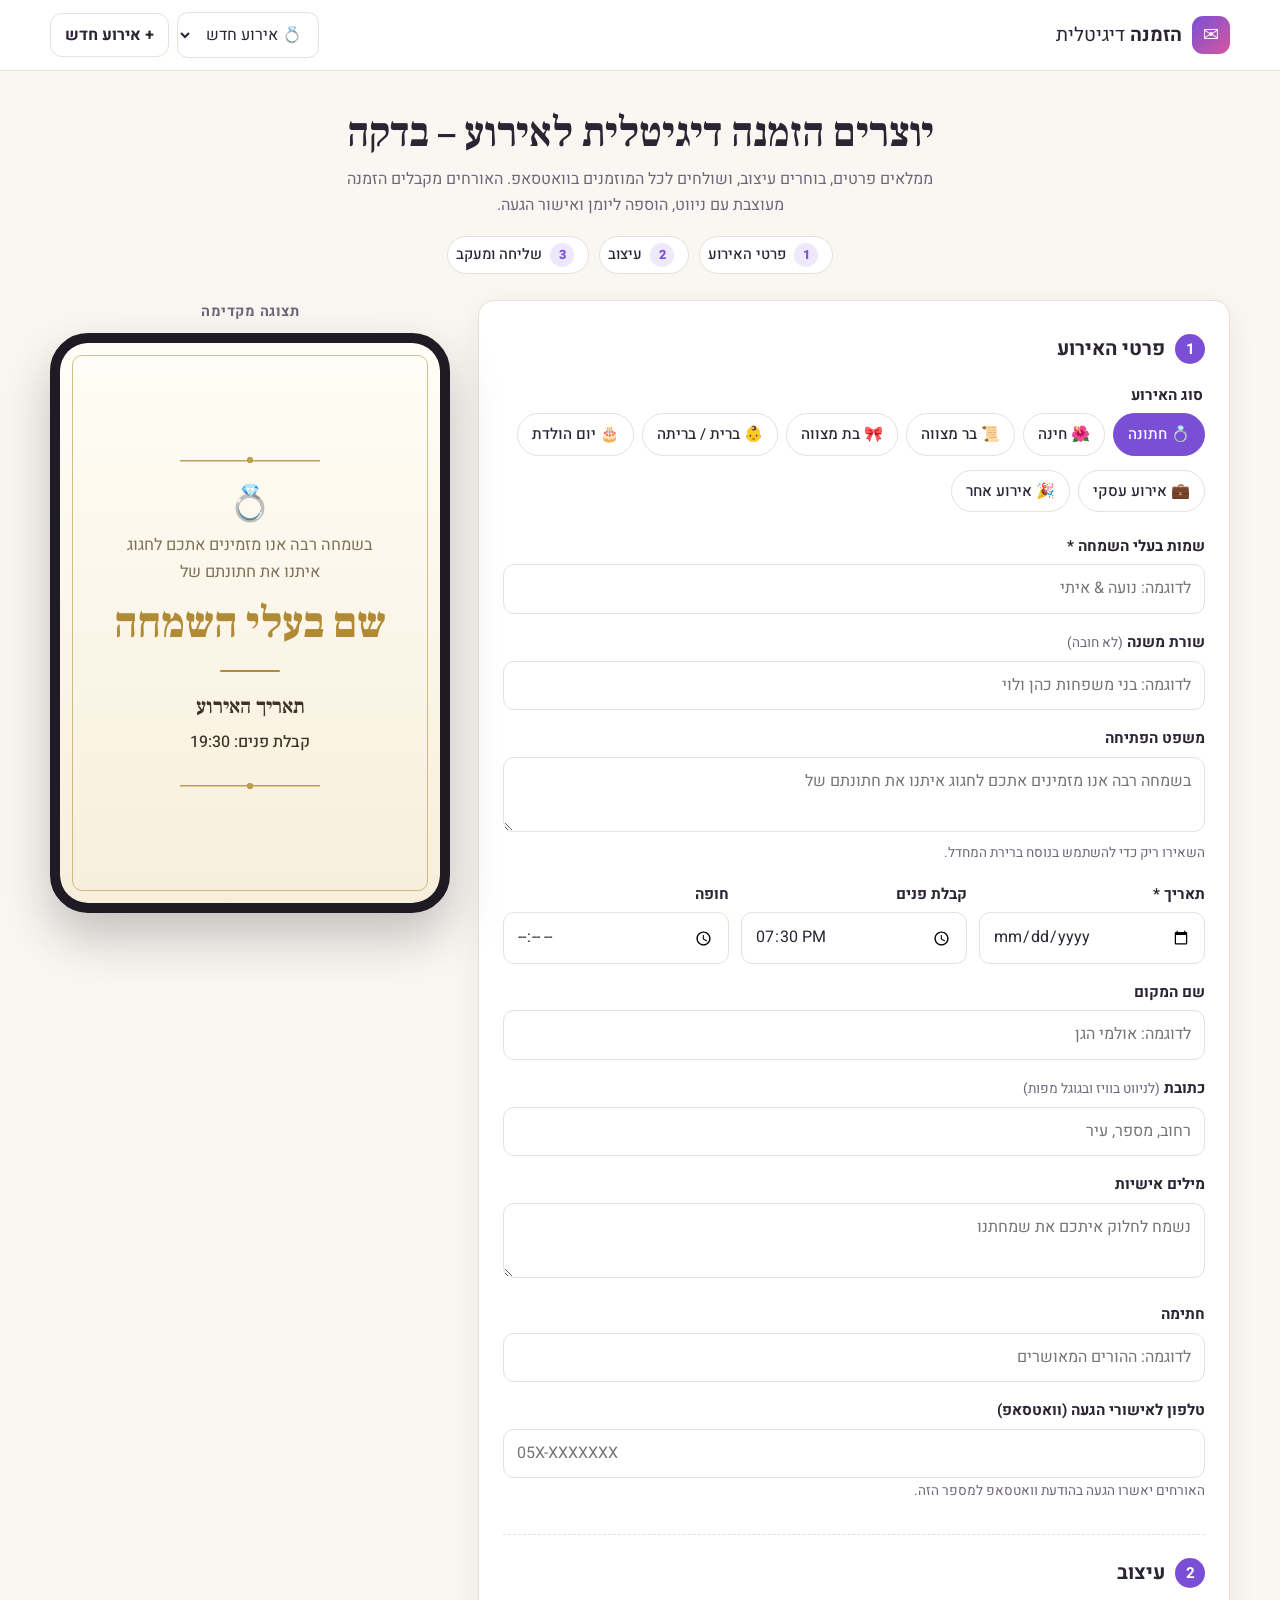
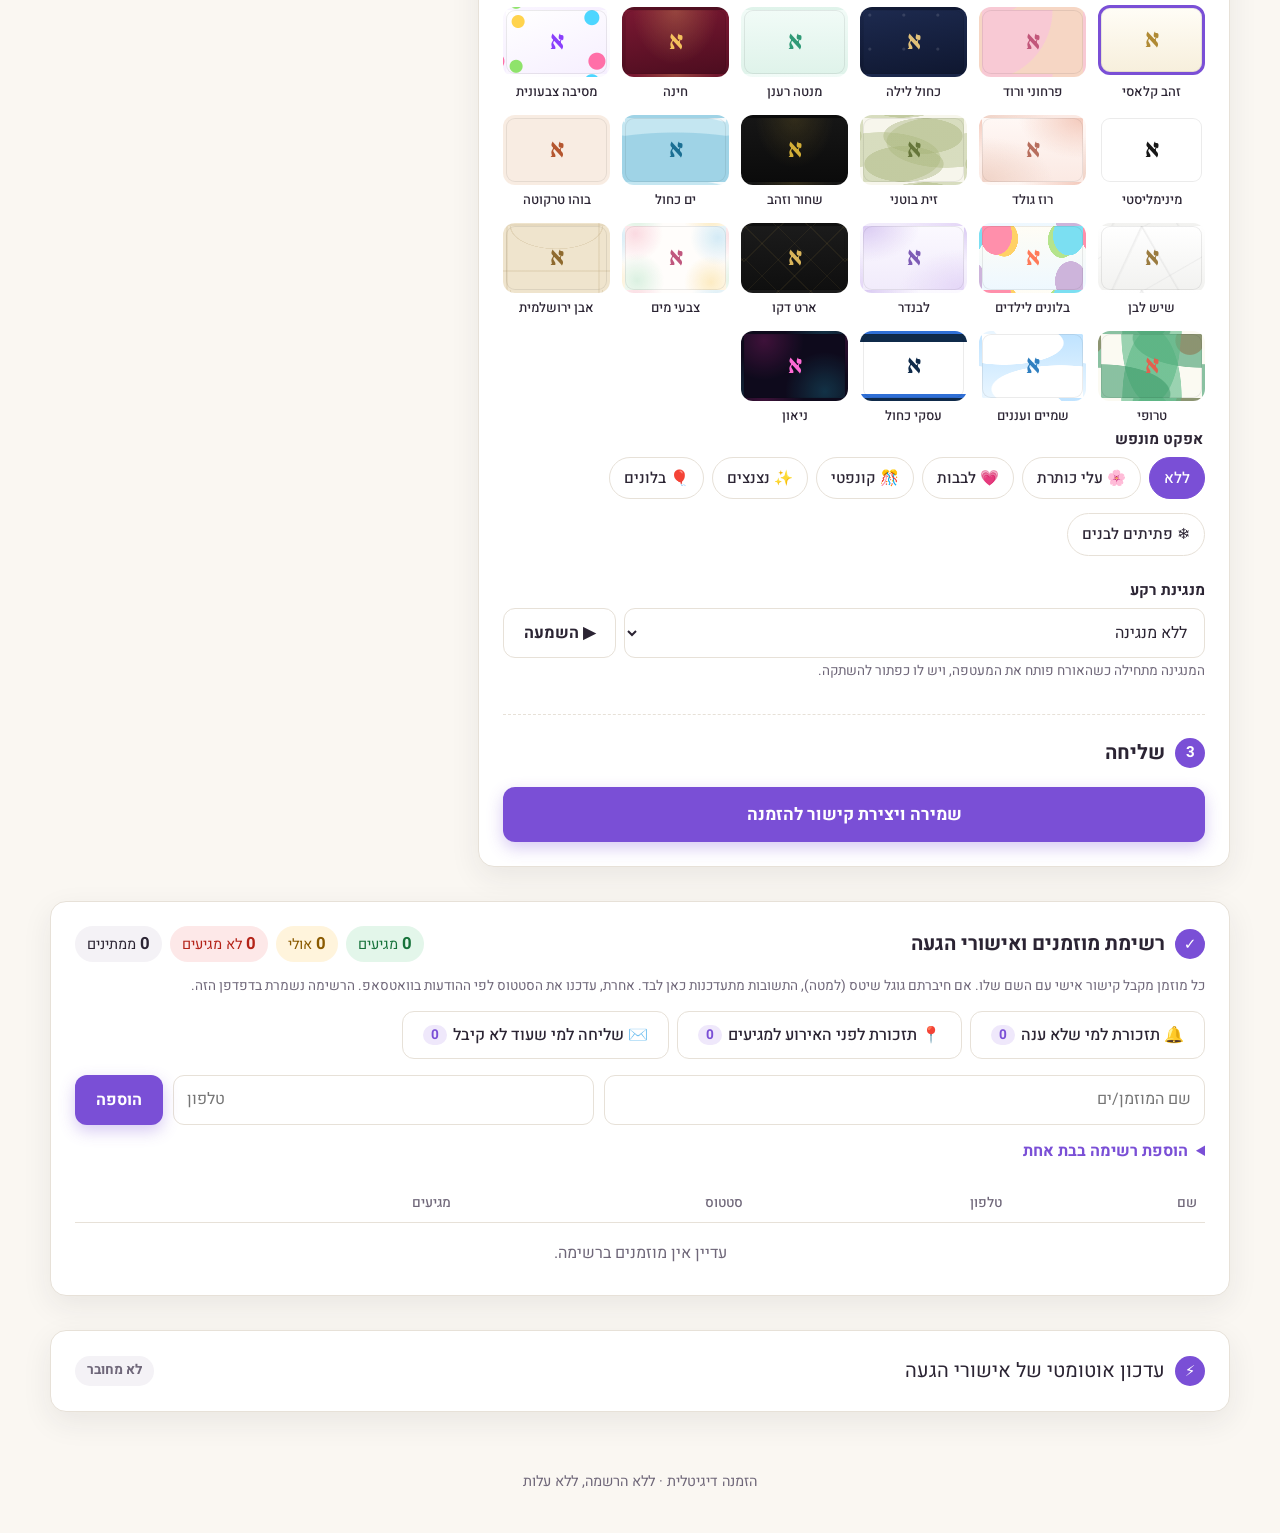
==== commit 2494a85e: "Add background music, 8 more designs and animated effects - music.js: Web Audio player that synthesi" ====
--- a/invitations/index.html
+++ b/invitations/index.html
@@ -105,6 +105,26 @@
 
         <h2 class="panel-title"><span class="num">2</span>עיצוב</h2>
         <div class="themes" id="theme-picker" role="radiogroup" aria-label="עיצוב ההזמנה"></div>
+
+        <fieldset class="field fx-field">
+          <legend>אפקט מונפש</legend>
+          <div class="chips" id="fx-chips"></div>
+        </fieldset>
+
+        <div class="field">
+          <label for="f-mu">מנגינת רקע</label>
+          <div class="music-row">
+            <select id="f-mu" name="mu"></select>
+            <button type="button" class="btn btn-ghost" id="music-preview" aria-pressed="false">▶ השמעה</button>
+          </div>
+          <small class="hint">המנגינה מתחילה כשהאורח פותח את המעטפה, ויש לו כפתור להשתקה.</small>
+        </div>
+
+        <div class="field" id="custom-music-field" hidden>
+          <label for="f-mx">קישור ישיר לקובץ שמע (MP3)</label>
+          <input id="f-mx" name="mx" type="url" dir="ltr" placeholder="https://.../song.mp3">
+          <small class="hint">הקישור צריך להוביל ישירות לקובץ (מסתיים ב-.mp3). השתמשו רק בשיר שמותר לכם להשמיע.</small>
+        </div>
 
         <h2 class="panel-title"><span class="num">3</span>שליחה</h2>
         <button type="submit" class="btn btn-primary btn-block">שמירה ויצירת קישור להזמנה</button>
@@ -237,6 +257,7 @@
   <div class="toast" id="toast" role="status" aria-live="polite"></div>
 
   <script src="common.js"></script>
+  <script src="music.js"></script>
   <script src="editor.js"></script>
 </body>
 </html>
--- a/invitations/app.css
+++ b/invitations/app.css
@@ -243,6 +243,19 @@
 .theme-kids    { --page: #e7f4ff; --c-bg: radial-gradient(ellipse 16px 20px at 14% 14%, #ff8fab 98%, transparent), radial-gradient(ellipse 14px 18px at 22% 20%, #ffd166 98%, transparent), radial-gradient(ellipse 16px 20px at 86% 15%, #7bdff2 98%, transparent), radial-gradient(ellipse 14px 18px at 79% 22%, #b5e48c 98%, transparent), radial-gradient(ellipse 16px 20px at 88% 86%, #cdb4db 98%, transparent), linear-gradient(180deg, #fffdf5, #eef8ff); --c-text: #2f3a56; --c-accent: #ff7a59; --c-soft: #5e6b85; }
 .theme-royal .card-ornament, .theme-royal .card-names { filter: drop-shadow(0 0 6px #d4af3755); }
 .theme-kids .card-names { font-family: 'Heebo', sans-serif; font-weight: 800; }
+.theme-lavender { --page: #ece6f6; --c-bg: radial-gradient(ellipse at 0 0, #d9c9f2 0, transparent 40%), radial-gradient(ellipse at 100% 100%, #e4d6f7 0, transparent 45%), linear-gradient(180deg, #fbf9ff, #f1ebfb); --c-text: #3a2f4f; --c-accent: #7d5bb5; --c-soft: #77698f; }
+.theme-artdeco { --page: #0d0d0d; --page-ink: #d8bf7a; --c-bg: repeating-linear-gradient(45deg, transparent 0 22px, #c9a54a14 22px 23px), repeating-linear-gradient(-45deg, transparent 0 22px, #c9a54a14 22px 23px), linear-gradient(180deg, #1b1b1b, #0f0f0f); --c-text: #efe6cf; --c-accent: #d8b45a; --c-soft: #b5a888; }
+.theme-watercolor { --page: #f3eef3; --c-bg: radial-gradient(circle at 10% 12%, #f6b7c780 0, transparent 26%), radial-gradient(circle at 92% 18%, #a8d8f080 0, transparent 26%), radial-gradient(circle at 85% 88%, #f9d98a80 0, transparent 26%), radial-gradient(circle at 12% 85%, #b7e4c780 0, transparent 26%), #fffdfb; --c-text: #3b3440; --c-accent: #c0577e; --c-soft: #7a6f80; }
+.theme-jerusalem { --page: #e3d5bb; --c-bg: radial-gradient(ellipse 46% 36% at 50% 0, transparent 97%, #c9b48c55 98% 100%, transparent 101%), linear-gradient(0deg, #c9b48c40 0 2px, transparent 2px) 0 0 / 100% 46px, linear-gradient(90deg, #c9b48c40 0 2px, transparent 2px) 0 0 / 92px 46px, #efe4cd; --c-text: #4a3b24; --c-accent: #8f6a2e; --c-soft: #7d6a4c; }
+.theme-tropical { --page: #e4f3ea; --c-bg: radial-gradient(ellipse 70px 30px at 0 60px, #3f9b6b99 98%, transparent), radial-gradient(ellipse 30px 70px at 50px 0, #5bb88599 98%, transparent), radial-gradient(ellipse 70px 30px at 100% calc(100% - 60px), #3f9b6b99 98%, transparent), radial-gradient(ellipse 30px 70px at calc(100% - 50px) 100%, #5bb88599 98%, transparent), radial-gradient(circle at 88% 10%, #ff8a7a 0 14px, transparent 15px), #fbfaf2; --c-text: #23402f; --c-accent: #e2614f; --c-soft: #4e6b5a; }
+.theme-sky { --page: #dcefff; --c-bg: radial-gradient(ellipse 60px 22px at 22% 14%, #fff 98%, transparent), radial-gradient(ellipse 40px 18px at 30% 11%, #fff 98%, transparent), radial-gradient(ellipse 70px 24px at 78% 86%, #fff 98%, transparent), radial-gradient(ellipse 44px 18px at 70% 83%, #fff 98%, transparent), linear-gradient(180deg, #bfe3ff, #eaf6ff); --c-text: #1f3b57; --c-accent: #2f7fc0; --c-soft: #4d6a85; }
+.theme-corporate { --page: #e6ebf2; --c-bg: linear-gradient(180deg, #0f2a4a 0 8px, transparent 8px), linear-gradient(0deg, #2f6fd6 0 4px, transparent 4px), #ffffff; --c-text: #1a2738; --c-accent: #0f2a4a; --c-soft: #5b6b80; }
+.theme-neon { --page: #07040f; --page-ink: #ff6ad5; --c-bg: radial-gradient(circle at 20% 10%, #ff2fb033 0, transparent 40%), radial-gradient(circle at 80% 90%, #22d3ee33 0, transparent 40%), #0e0a1c; --c-text: #f2eaff; --c-accent: #ff6ad5; --c-soft: #9fe9f7; }
+.theme-neon .card-names { text-shadow: 0 0 8px #ff6ad5, 0 0 24px #ff2fb0; color: #fff3fb; }
+.theme-neon::before { border-color: #22d3ee; opacity: .8; box-shadow: 0 0 10px #22d3ee88, inset 0 0 10px #22d3ee44; }
+.theme-artdeco::before { inset: 10px; border-width: 2px; outline: 1px solid #d8b45a66; outline-offset: -8px; }
+.theme-corporate .card-names { font-family: 'Heebo', sans-serif; font-weight: 800; }
+.theme-corporate::before { opacity: .15; }
 .invite-card[class*="theme-"] { background: var(--c-bg); }
 .theme-minimal::before { border-width: 1px; opacity: .2; }
 .theme-minimal .card-names { font-family: 'Heebo', sans-serif; font-weight: 800; letter-spacing: -.5px; }
@@ -252,7 +265,7 @@
 /* ===== עמוד האורח ===== */
 .guest-page { min-height: 100vh; background: var(--page, #efe9df); }
 
-.guest-main { width: min(520px, 100% - 32px); margin: 0 auto; padding: 24px 0 40px; animation: rise .7s ease both; }
+.guest-main { width: min(520px, 100% - 32px); margin: 0 auto; padding: 24px 0 90px; animation: rise .7s ease both; }
 .guest-main .invite-card { box-shadow: 0 20px 50px rgba(0,0,0,.18); }
 
 .countdown { display: flex; justify-content: center; gap: 10px; margin: 20px 0; }
@@ -286,6 +299,35 @@
 .rsvp-thanks { text-align: center; }
 .rsvp-thanks p { font-size: 1.15rem; font-weight: 700; margin: 0 0 14px; }
 .invalid { text-align: center; margin-top: 60px; }
+
+/* מנגינה */
+.music-row { display: flex; gap: 8px; }
+.music-row .btn { white-space: nowrap; }
+.sound-toggle {
+  position: fixed; bottom: 18px; left: 18px; z-index: 25; width: 50px; height: 50px; border-radius: 50%;
+  border: 0; background: rgba(255,255,255,.92); box-shadow: 0 6px 18px rgba(0,0,0,.2); font-size: 1.35rem; cursor: pointer;
+}
+
+/* אפקטים מונפשים */
+.phone-frame { position: relative; }
+.fx { position: absolute; inset: 0; overflow: hidden; pointer-events: none; z-index: 5; }
+body > .fx { position: fixed; z-index: 20; }
+.fx span { position: absolute; top: -40px; line-height: 1; opacity: .85; animation: fx-fall linear infinite; }
+.fx-rise span { top: auto; bottom: -50px; animation-name: fx-rise; }
+.fx-twinkle span { animation-name: fx-twinkle; animation-timing-function: ease-in-out; }
+.fx .dot { width: 8px; height: 13px; border-radius: 2px; }
+.fx .dot.round { width: 7px; height: 7px; border-radius: 50%; box-shadow: 0 0 4px rgba(0,0,0,.15); }
+@keyframes fx-fall {
+  0% { transform: translate(0, 0) rotate(0); opacity: 0; }
+  10% { opacity: .9; }
+  100% { transform: translate(var(--drift), 110vh) rotate(540deg); opacity: .9; }
+}
+@keyframes fx-rise {
+  0% { transform: translate(0, 0); opacity: 0; }
+  10% { opacity: .9; }
+  100% { transform: translate(var(--drift), -110vh); opacity: .6; }
+}
+@keyframes fx-twinkle { 0%, 100% { opacity: 0; transform: scale(.4); } 50% { opacity: 1; transform: scale(1); } }
 
 /* מעטפה */
 .envelope-screen {
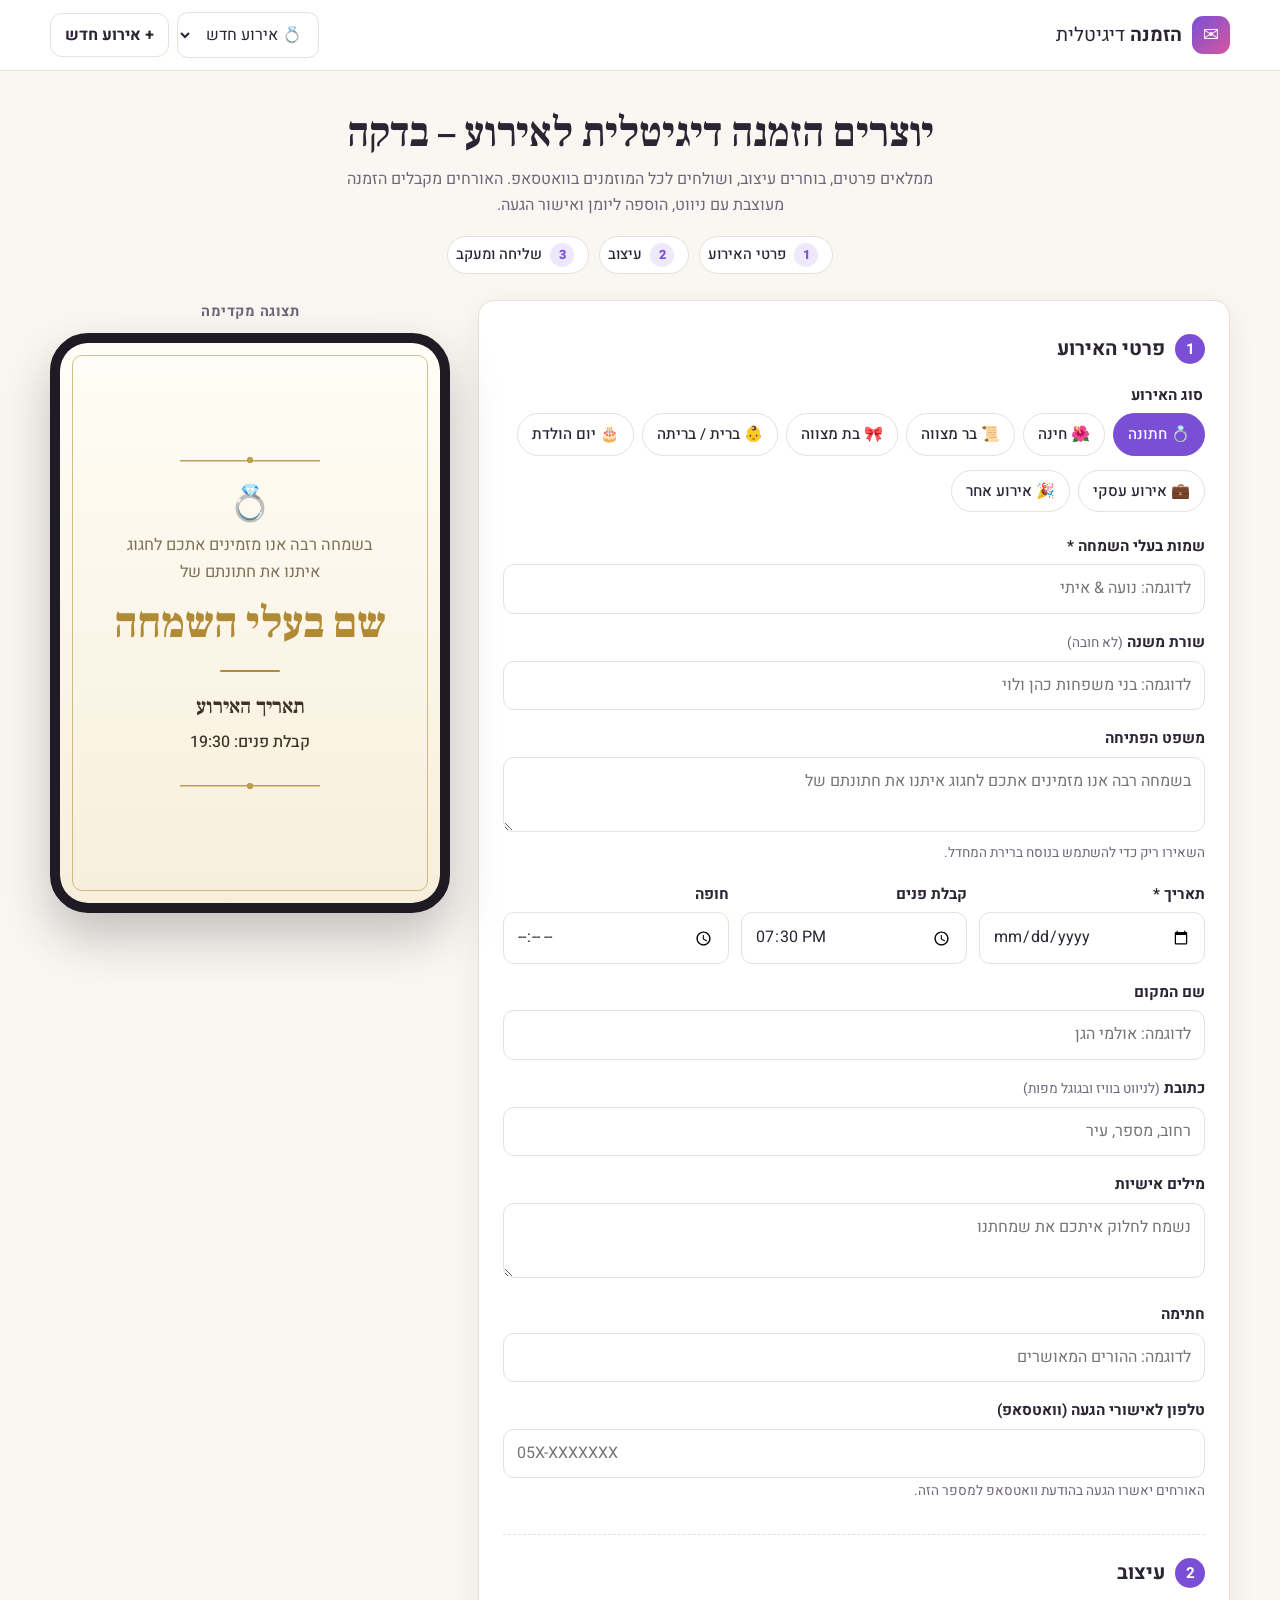
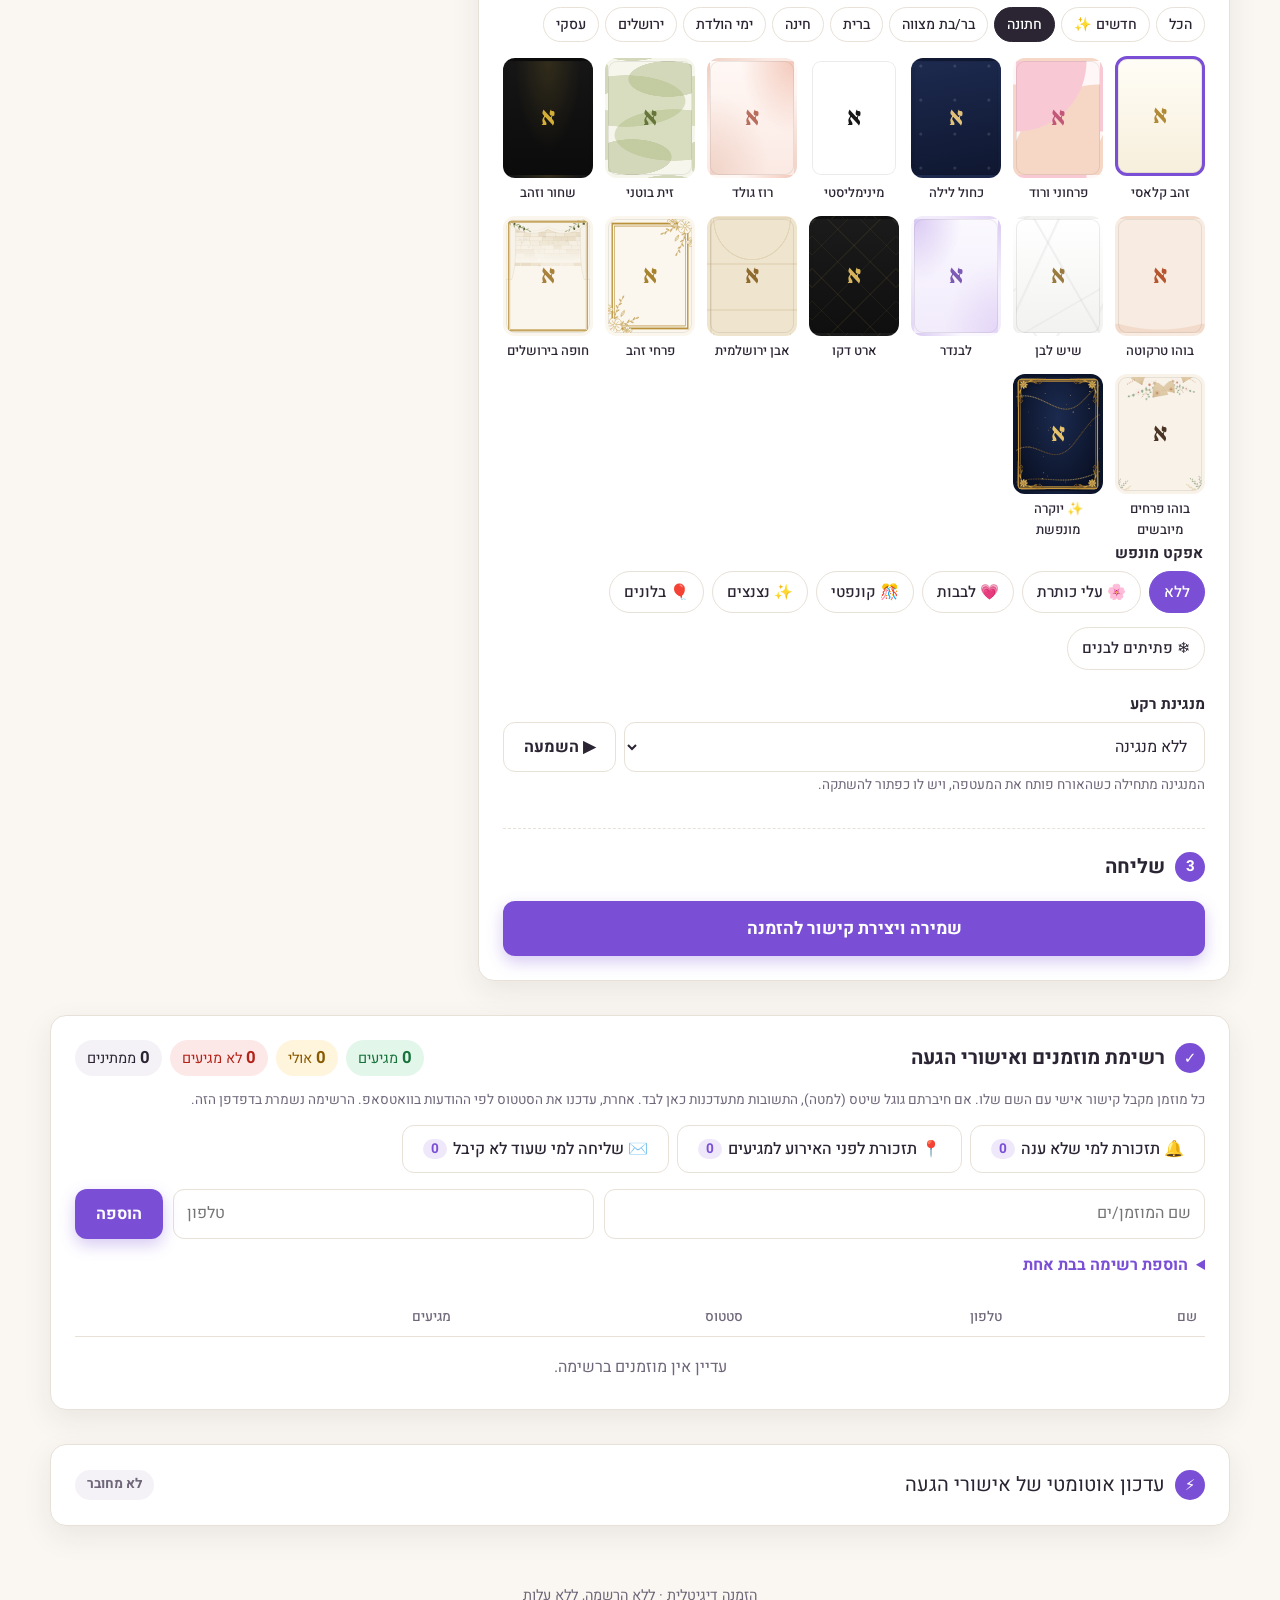
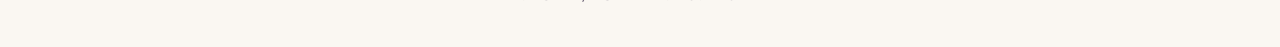
==== commit d467c586: "Add 13 illustrated designs, animated luxury design and design filters - designs.js: SVG-drawn decor " ====
--- a/invitations/index.html
+++ b/invitations/index.html
@@ -7,7 +7,7 @@
   <meta name="description" content="יוצרים הזמנה דיגיטלית מעוצבת לחתונה, בר/בת מצווה, ברית, יום הולדת ואירוע עסקי – שולחים בוואטסאפ ומקבלים אישורי הגעה.">
   <link rel="preconnect" href="https://fonts.googleapis.com">
   <link rel="preconnect" href="https://fonts.gstatic.com" crossorigin>
-  <link href="https://fonts.googleapis.com/css2?family=Frank+Ruhl+Libre:wght@500;700;900&family=Heebo:wght@400;500;700;800&display=swap" rel="stylesheet">
+  <link href="https://fonts.googleapis.com/css2?family=Amatic+SC:wght@700&family=Frank+Ruhl+Libre:wght@500;700;900&family=Heebo:wght@400;500;700;800;900&display=swap" rel="stylesheet">
   <link rel="stylesheet" href="app.css">
 </head>
 <body class="editor-page">
@@ -104,6 +104,7 @@
         </div>
 
         <h2 class="panel-title"><span class="num">2</span>עיצוב</h2>
+        <div class="theme-tabs" id="theme-tabs" role="tablist" aria-label="סינון עיצובים"></div>
         <div class="themes" id="theme-picker" role="radiogroup" aria-label="עיצוב ההזמנה"></div>
 
         <fieldset class="field fx-field">
@@ -257,6 +258,7 @@
   <div class="toast" id="toast" role="status" aria-live="polite"></div>
 
   <script src="common.js"></script>
+  <script src="designs.js"></script>
   <script src="music.js"></script>
   <script src="editor.js"></script>
 </body>
--- a/invitations/app.css
+++ b/invitations/app.css
@@ -105,10 +105,13 @@
 .chip input:focus-visible + span { outline: 2px solid var(--primary); outline-offset: 2px; }
 
 /* בחירת עיצוב */
-.themes { display: grid; grid-template-columns: repeat(auto-fill, minmax(96px, 1fr)); gap: 12px; }
+.themes { display: grid; grid-template-columns: repeat(auto-fill, minmax(84px, 1fr)); gap: 12px; }
+.theme-tabs { display: flex; gap: 6px; overflow-x: auto; padding-bottom: 6px; margin-bottom: 10px; scrollbar-width: thin; }
+.theme-tab { flex-shrink: 0; border: 1px solid var(--border); background: #fff; border-radius: 99px; padding: 6px 12px; font: 500 .88rem 'Heebo', sans-serif; cursor: pointer; color: var(--text); }
+.theme-tab[aria-selected="true"] { background: var(--text); border-color: var(--text); color: #fff; }
 .theme-option { cursor: pointer; text-align: center; }
 .theme-option input { position: absolute; opacity: 0; pointer-events: none; }
-.swatch { display: block; height: 70px; border-radius: 12px; border: 3px solid transparent; box-shadow: inset 0 0 0 1px rgba(0,0,0,.08); transition: border-color .15s, transform .15s; }
+.swatch { display: block; height: auto; aspect-ratio: 3 / 4; overflow: hidden; border-radius: 12px; border: 3px solid transparent; box-shadow: inset 0 0 0 1px rgba(0,0,0,.08); transition: border-color .15s, transform .15s; }
 .theme-option input:checked + .swatch { border-color: var(--primary); transform: translateY(-2px); }
 .theme-option input:focus-visible + .swatch { outline: 2px solid var(--primary); outline-offset: 2px; }
 .theme-name { display: block; font-size: .82rem; margin-top: 5px; font-weight: 500; }
@@ -257,10 +260,122 @@
 .theme-corporate .card-names { font-family: 'Heebo', sans-serif; font-weight: 800; }
 .theme-corporate::before { opacity: .15; }
 .invite-card[class*="theme-"] { background: var(--c-bg); }
+
+/* ===== עיצובים מאוירים (designs.js) ===== */
+.card-decor { position: absolute; inset: 0; overflow: hidden; border-radius: inherit; font-size: 10px; pointer-events: none; }
+.has-decor > :not(.card-decor):not(.fx) { position: relative; z-index: 1; }
+.invite-card.has-decor::before, .has-decor .card-ornament { display: none; }
+.dframe, .dfull { position: absolute; inset: 0; width: 100%; height: 100%; }
+.dframe * { vector-effect: non-scaling-stroke; }
+.dp { position: absolute; }
+.dp svg { display: block; width: 100%; height: 100%; overflow: visible; }
+.dp.mirror.corner-tr { transform: scaleX(-1); }
+.dp.mirror.corner-bl { transform: scaleY(-1); }
+.dp.mirror.corner-br { transform: scale(-1); }
+.card-star-wrap { perspective: 600px; margin-bottom: 10px; }
+.card-star { width: 54px; height: 54px; display: block; filter: drop-shadow(0 2px 3px rgba(0,0,0,.25)); }
+
+.theme-goldfloral { --page: #e9e1cf; --c-bg: #fbf7ee; --c-text: #5a4630; --c-accent: #a8822f; --c-soft: #7c6a50; }
+.invite-card.theme-goldfloral { padding: 80px 48px; }
+.theme-goldfloral .card-names, .theme-goldfloral .card-headline { color: #a8822f; }
+
+.theme-navydeco { --page: #0e1a38; --page-ink: #e0c378; --c-bg: radial-gradient(ellipse at 50% 40%, #26407a, #162750 75%); --c-text: #f3ead2; --c-accent: #e2c27a; --c-soft: #cfc6ad; }
+.invite-card.theme-navydeco { padding: 56px 48px 64px; }
+
+.theme-blackconfetti { --page: #050505; --page-ink: #d9b35b; --c-bg: radial-gradient(ellipse at 50% 30%, #222, #121212 70%); --c-text: #f2ead4; --c-accent: #e0bb62; --c-soft: #c9bea2; }
+.invite-card.theme-blackconfetti { padding: 64px 44px; }
+.theme-blackconfetti .card-names { font-size: clamp(2.3rem, 8vw, 3rem); }
+
+.theme-kotelarch { --page: #cbb68e; --c-bg: #d8c39b; --c-text: #f3ead2; --c-accent: #e6c46e; --c-soft: #d8cfb8; }
+.invite-card.theme-kotelarch { padding: 118px 64px 46px; }
+.theme-kotelarch .card-names { font-size: clamp(2.2rem, 8vw, 2.9rem); }
+
+.theme-chuppah { --page: #ece2d0; --c-bg: #faf6ee; --c-text: #4a3a28; --c-accent: #a8823a; --c-soft: #7b6a52; }
+.invite-card.theme-chuppah { padding: 205px 36px 50px; justify-content: flex-start; }
+
+.theme-kotelsunset { --page: #4a2c14; --page-ink: #f2c46d; --c-bg: linear-gradient(180deg, #7a4d29, #59361b); --c-text: #fbeedd; --c-accent: #f2c46d; --c-soft: #e8d3b6; }
+.invite-card.theme-kotelsunset { padding: 245px 36px 46px; justify-content: flex-start; }
+
+.theme-hennamandala { --page: #12605c; --page-ink: #f0c35c; --c-bg: #1d8580; --c-text: #fff0dc; --c-accent: #f0c35c; --c-soft: #f1d9c0; }
+.invite-card.theme-hennamandala { padding: 78px 52px; }
+
+.theme-butterflies { --page: #f6e4ee; --c-bg: radial-gradient(ellipse at 20% 15%, #f8d3e1, transparent 50%), radial-gradient(ellipse at 85% 80%, #e3d2f4, transparent 55%), radial-gradient(ellipse at 80% 20%, #efe0f7, transparent 45%), #fcf1f5; --c-text: #5e3a58; --c-accent: #b0569a; --c-soft: #8c6886; }
+.invite-card.theme-butterflies { padding: 92px 40px 60px; }
+.theme-butterflies .card-names { font-family: 'Heebo', sans-serif; font-weight: 800; text-shadow: 0 2px 0 #fff, 0 0 12px #fff; }
+
+.theme-woodland { --page: #e5efdc; --c-bg: radial-gradient(ellipse at 80% 8%, #f9efc4, transparent 40%), radial-gradient(ellipse at 95% 45%, #d7e8f5, transparent 35%), #f4f8ee; --c-text: #45604c; --c-accent: #6e9a78; --c-soft: #64806b; }
+.invite-card.theme-woodland { padding: 86px 50px 150px; }
+.theme-woodland .card-names { font-family: 'Heebo', sans-serif; font-weight: 800; }
+
+.theme-bohofloral { --page: #ebe1d1; --c-bg: #f8f2e8; --c-text: #3e3024; --c-accent: #4a3424; --c-soft: #6f5f50; }
+.invite-card.theme-bohofloral { padding: 150px 40px 120px; }
+.theme-bohofloral .card-names { font-family: 'Amatic SC', 'Frank Ruhl Libre', serif; font-weight: 700; font-size: clamp(2.8rem, 10vw, 3.6rem); }
+.theme-bohofloral .card-divider span { background: #c8a85c; }
+
+.theme-balloonsnavy { --page: #0a1a3d; --page-ink: #4fd6dc; --c-bg: radial-gradient(ellipse at 50% 40%, #1d4592, #0d2352 75%); --c-text: #ffffff; --c-accent: #f2c55c; --c-soft: #cfe0ff; }
+.invite-card.theme-balloonsnavy { padding: 92px 48px 80px; }
+.theme-balloonsnavy .card-names { font-family: 'Heebo', sans-serif; font-weight: 900; font-size: clamp(2.3rem, 8vw, 3rem); text-shadow: 0 3px 10px rgba(0,0,0,.35); }
+.theme-balloonsnavy .card-headline { color: #4fd6dc; font-weight: 700; }
+
+.theme-geonavy { --page: #dfe5f0; --c-bg: #fbfbfd; --c-text: #1b2f5e; --c-accent: #1b2f5e; --c-soft: #4b587a; }
+.invite-card.theme-geonavy { padding: 64px 46px; }
+.theme-geonavy .card-names { font-family: 'Heebo', sans-serif; font-weight: 900; }
+.theme-geonavy .card-divider span { background: #c9a24d; }
+
+.theme-luxury { --page: #070d1f; --page-ink: #e6c26a; --c-bg: radial-gradient(ellipse at 50% 35%, #1b2a4f, #0b1328 75%); --c-text: #f3ead2; --c-accent: #e6c26a; --c-soft: #cdbf9c; }
+.invite-card.theme-luxury { padding: 84px 50px; }
+.theme-luxury .card-names, .theme-luxury .card-headline, .theme-luxury .card-date, .theme-luxury .card-family {
+  background: linear-gradient(100deg, #b8862f 0%, #f6e3a1 20%, #d4a84b 35%, #fff6d0 50%, #c9962f 65%, #f1d58a 80%, #a87a2c 100%);
+  background-size: 220% 100%; -webkit-background-clip: text; background-clip: text; color: transparent;
+}
+.theme-luxury .card-names { font-size: clamp(2.3rem, 8vw, 3rem); animation: lux-shine 5s 3.5s linear infinite; filter: drop-shadow(0 2px 2px rgba(0,0,0,.5)); }
+.theme-luxury .card-star { width: 64px; height: 64px; }
+.lux-flow { stroke-dasharray: .1 1.9; animation: lux-flow 6s linear infinite; }
+.lux-twinkle { animation: fx-twinkle 3.5s ease-in-out infinite; transform-box: fill-box; transform-origin: center; }
+.lux-corner svg { filter: drop-shadow(0 2px 2px rgba(0,0,0,.45)); }
+@keyframes lux-flow { to { stroke-dashoffset: -40; } }
+@keyframes lux-shine { from { background-position: 100% 0; } to { background-position: -120% 0; } }
+
+/* אנימציית כניסה: הטקסט עולה בהדרגה */
+.invite-card.intro > :not(.card-decor):not(.fx) { animation: card-in .9s cubic-bezier(.2, .7, .2, 1) both; }
+.invite-card.intro > :nth-child(3) { animation-delay: .1s; } .invite-card.intro > :nth-child(4) { animation-delay: .2s; }
+.invite-card.intro > :nth-child(5) { animation-delay: .3s; } .invite-card.intro > :nth-child(6) { animation-delay: .45s; }
+.invite-card.intro > :nth-child(7) { animation-delay: .55s; } .invite-card.intro > :nth-child(8) { animation-delay: .65s; }
+.invite-card.intro > :nth-child(9) { animation-delay: .75s; } .invite-card.intro > :nth-child(10) { animation-delay: .85s; }
+.invite-card.intro > :nth-child(n+11) { animation-delay: .95s; }
+@keyframes card-in { from { opacity: 0; transform: translateY(14px); } }
+
+/* יוקרה: מסגרת, פינות וכוכב מסתובב לפני הטקסט (בהשראת סרטון ההזמנה) */
+.invite-card.theme-luxury.intro > :not(.card-decor):not(.fx) { animation-duration: 1.2s; }
+.invite-card.theme-luxury.intro > :nth-child(3) { animation-delay: 1.30s; }
+.invite-card.theme-luxury.intro > :nth-child(4) { animation-delay: 1.52s; }
+.invite-card.theme-luxury.intro > :nth-child(5) { animation-delay: 1.74s; }
+.invite-card.theme-luxury.intro > :nth-child(6) { animation-delay: 1.96s; }
+.invite-card.theme-luxury.intro > :nth-child(7) { animation-delay: 2.18s; }
+.invite-card.theme-luxury.intro > :nth-child(8) { animation-delay: 2.40s; }
+.invite-card.theme-luxury.intro > :nth-child(9) { animation-delay: 2.62s; }
+.invite-card.theme-luxury.intro > :nth-child(10) { animation-delay: 2.84s; }
+.invite-card.theme-luxury.intro > :nth-child(11) { animation-delay: 3.06s; }
+.invite-card.theme-luxury.intro > :nth-child(n+12) { animation-delay: 3.3s; }
+.theme-luxury.intro .lux-frame { animation: lux-fade 1.2s ease both; }
+.theme-luxury.intro .lux-corner { animation: lux-corner 1.3s .3s cubic-bezier(.2, .8, .2, 1.15) both; }
+.theme-luxury.intro .card-star-wrap { animation: none !important; }
+.theme-luxury.intro .card-star { animation: lux-spin 2.2s .7s cubic-bezier(.2, .7, .2, 1) both; }
+@keyframes lux-fade { from { opacity: 0; } }
+@keyframes lux-corner { from { opacity: 0; scale: .4; } }
+@keyframes lux-spin { from { opacity: 0; transform: rotateY(900deg) scale(.3); } 60% { opacity: 1; } }
+
+@media (prefers-reduced-motion: reduce) {
+  .invite-card.intro *, .invite-card.intro > *, .lux-flow, .lux-twinkle, .theme-luxury .card-names { animation: none !important; }
+}
+
+/* תצוגת דוגמה קטנה בבחירת העיצוב */
+.swatch .card-decor { font-size: 2.3px; border-radius: 9px; }
+.swatch .dframe * { vector-effect: none; }
 .theme-minimal::before { border-width: 1px; opacity: .2; }
 .theme-minimal .card-names { font-family: 'Heebo', sans-serif; font-weight: 800; letter-spacing: -.5px; }
 .swatch { background: var(--c-bg); position: relative; }
-.swatch::after { content: 'א'; position: absolute; inset: 0; display: grid; place-items: center; font: 900 1.6rem var(--serif); color: var(--c-accent); }
+.swatch::after { z-index: 2; content: 'א'; position: absolute; inset: 0; display: grid; place-items: center; font: 900 1.6rem var(--serif); color: var(--c-accent); }
 
 /* ===== עמוד האורח ===== */
 .guest-page { min-height: 100vh; background: var(--page, #efe9df); }
